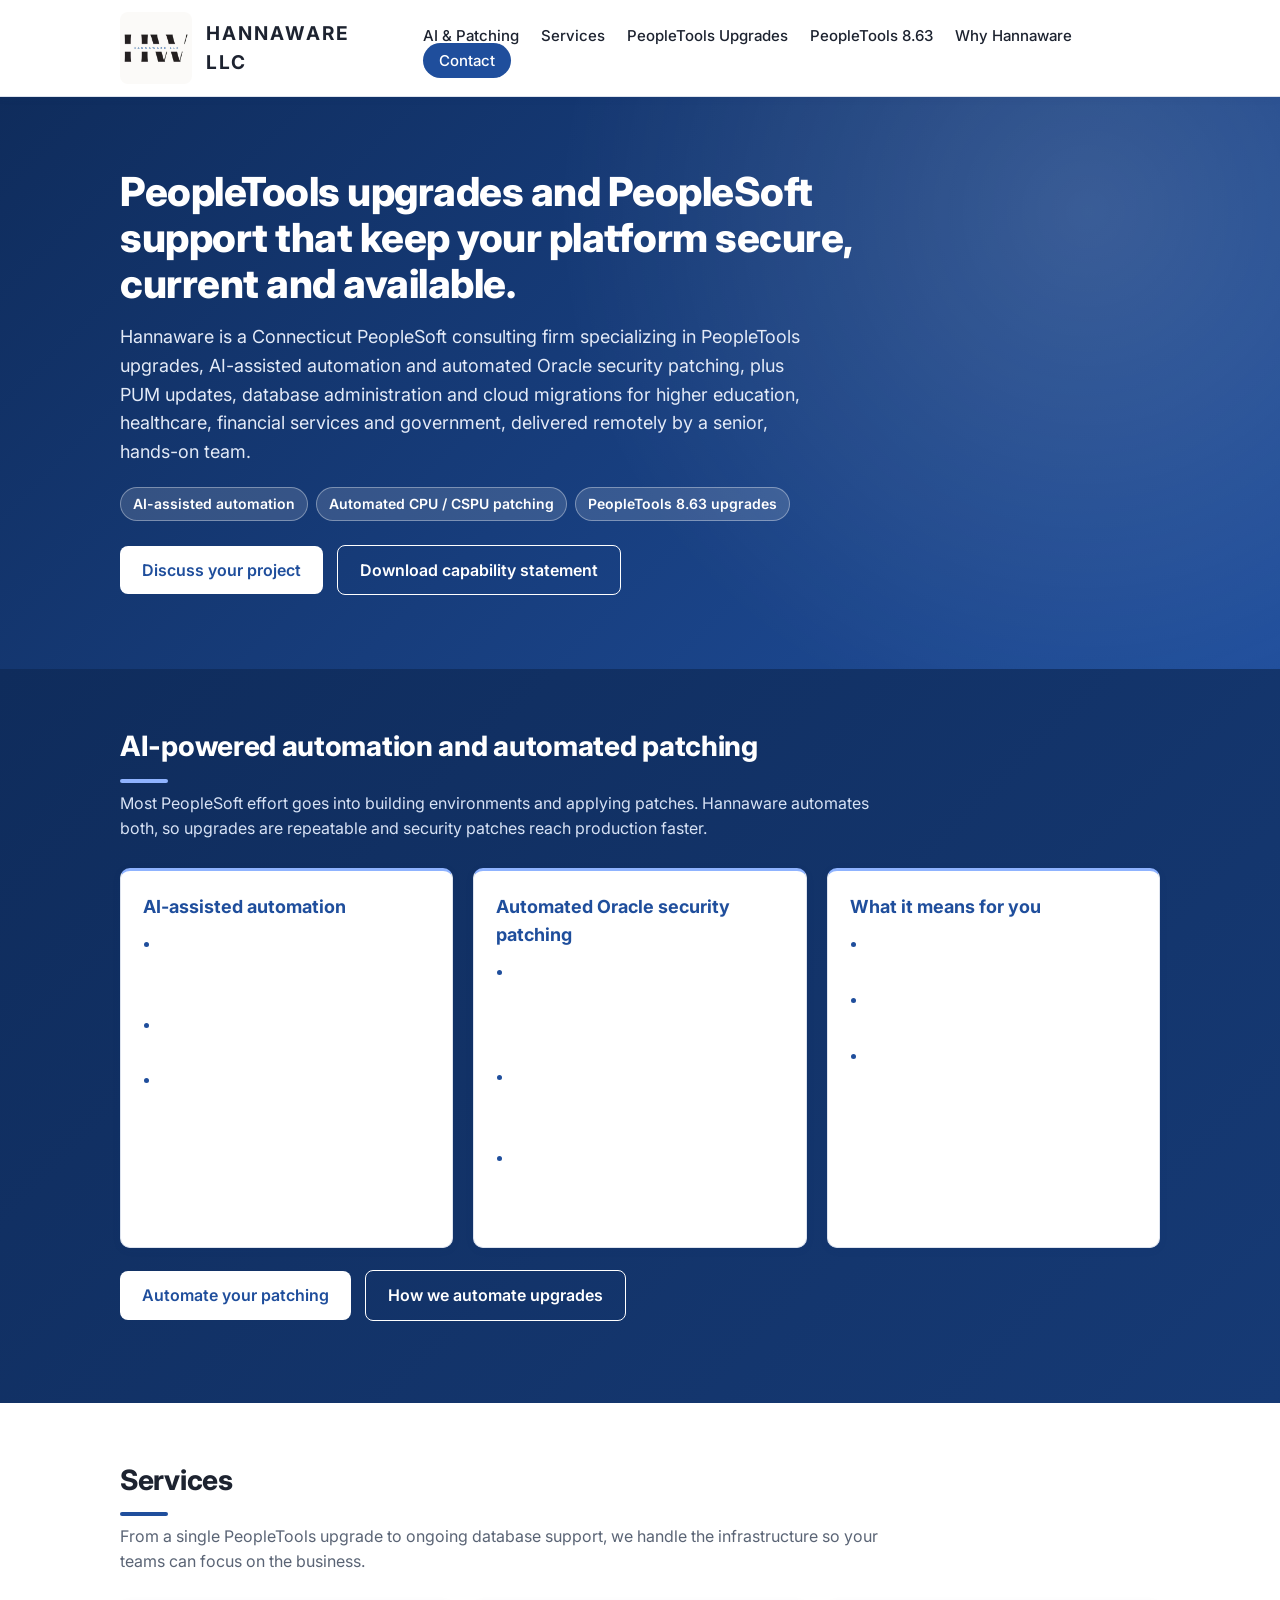
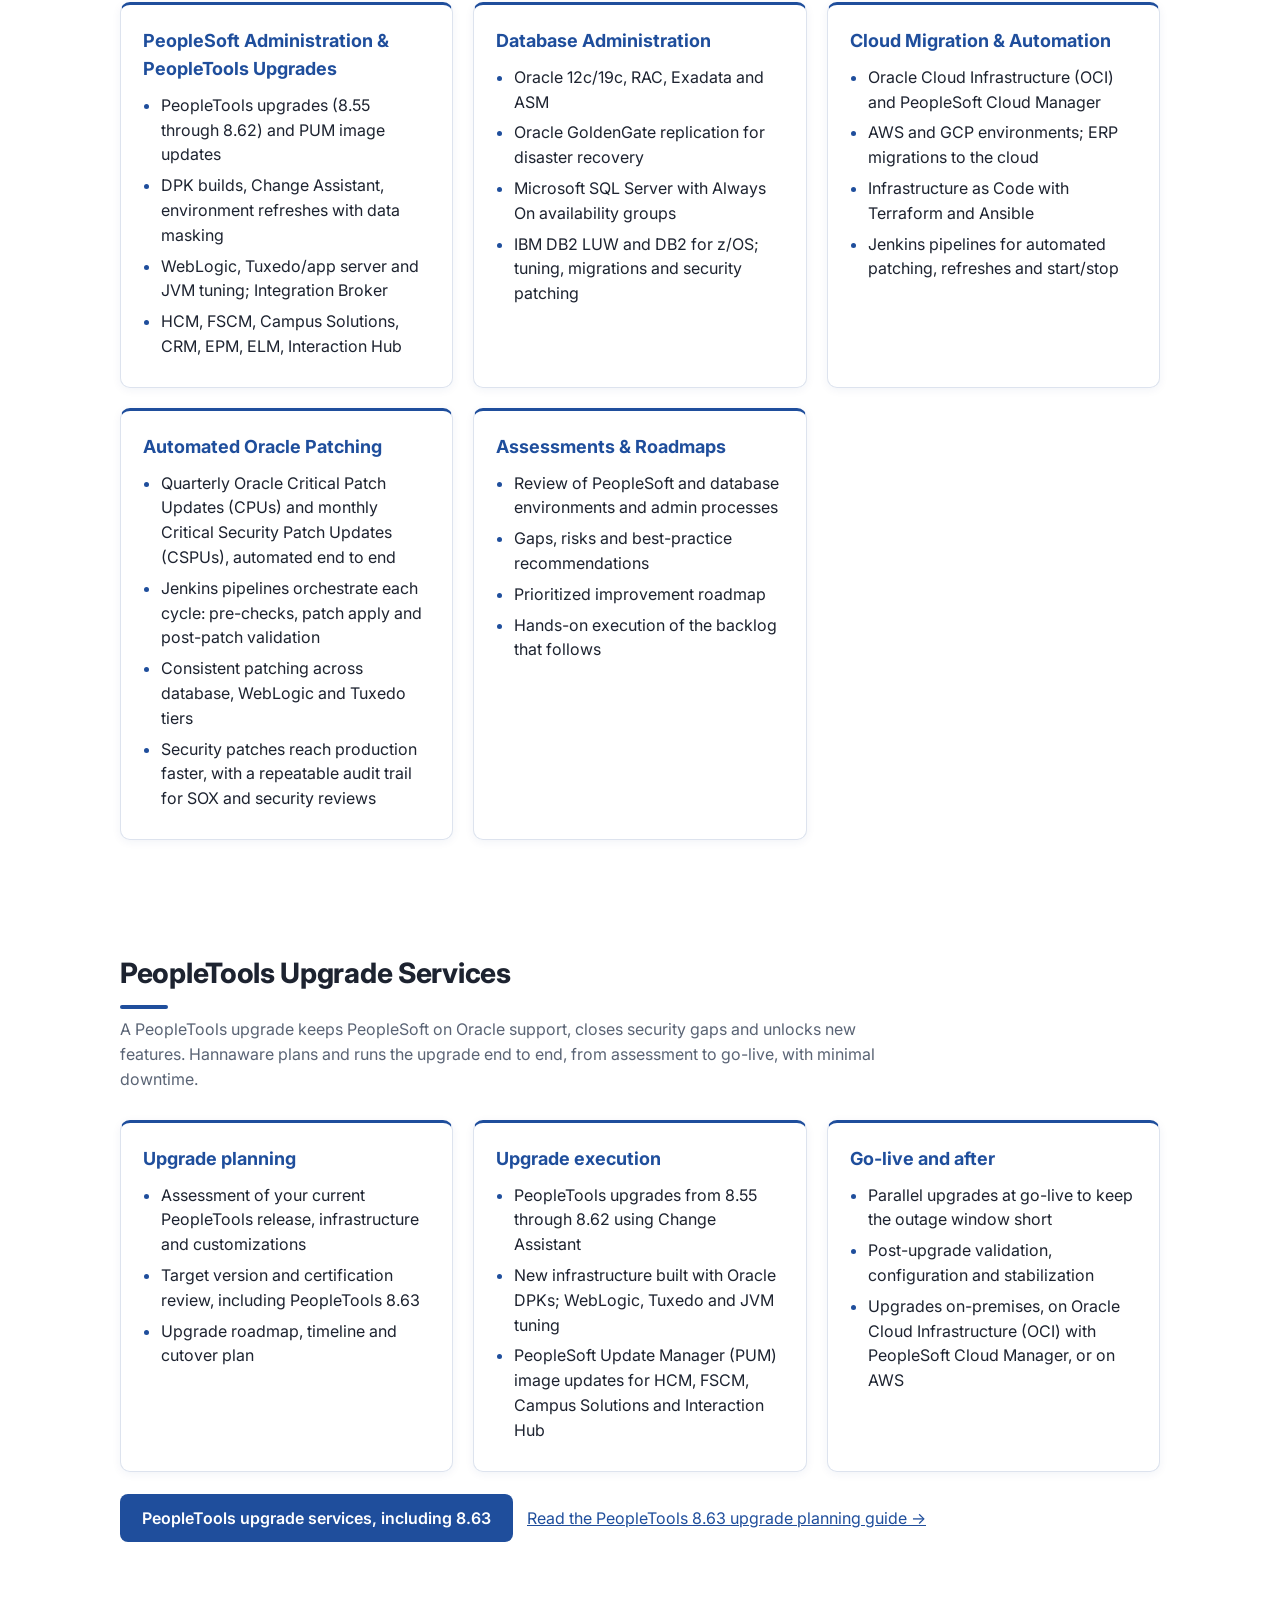
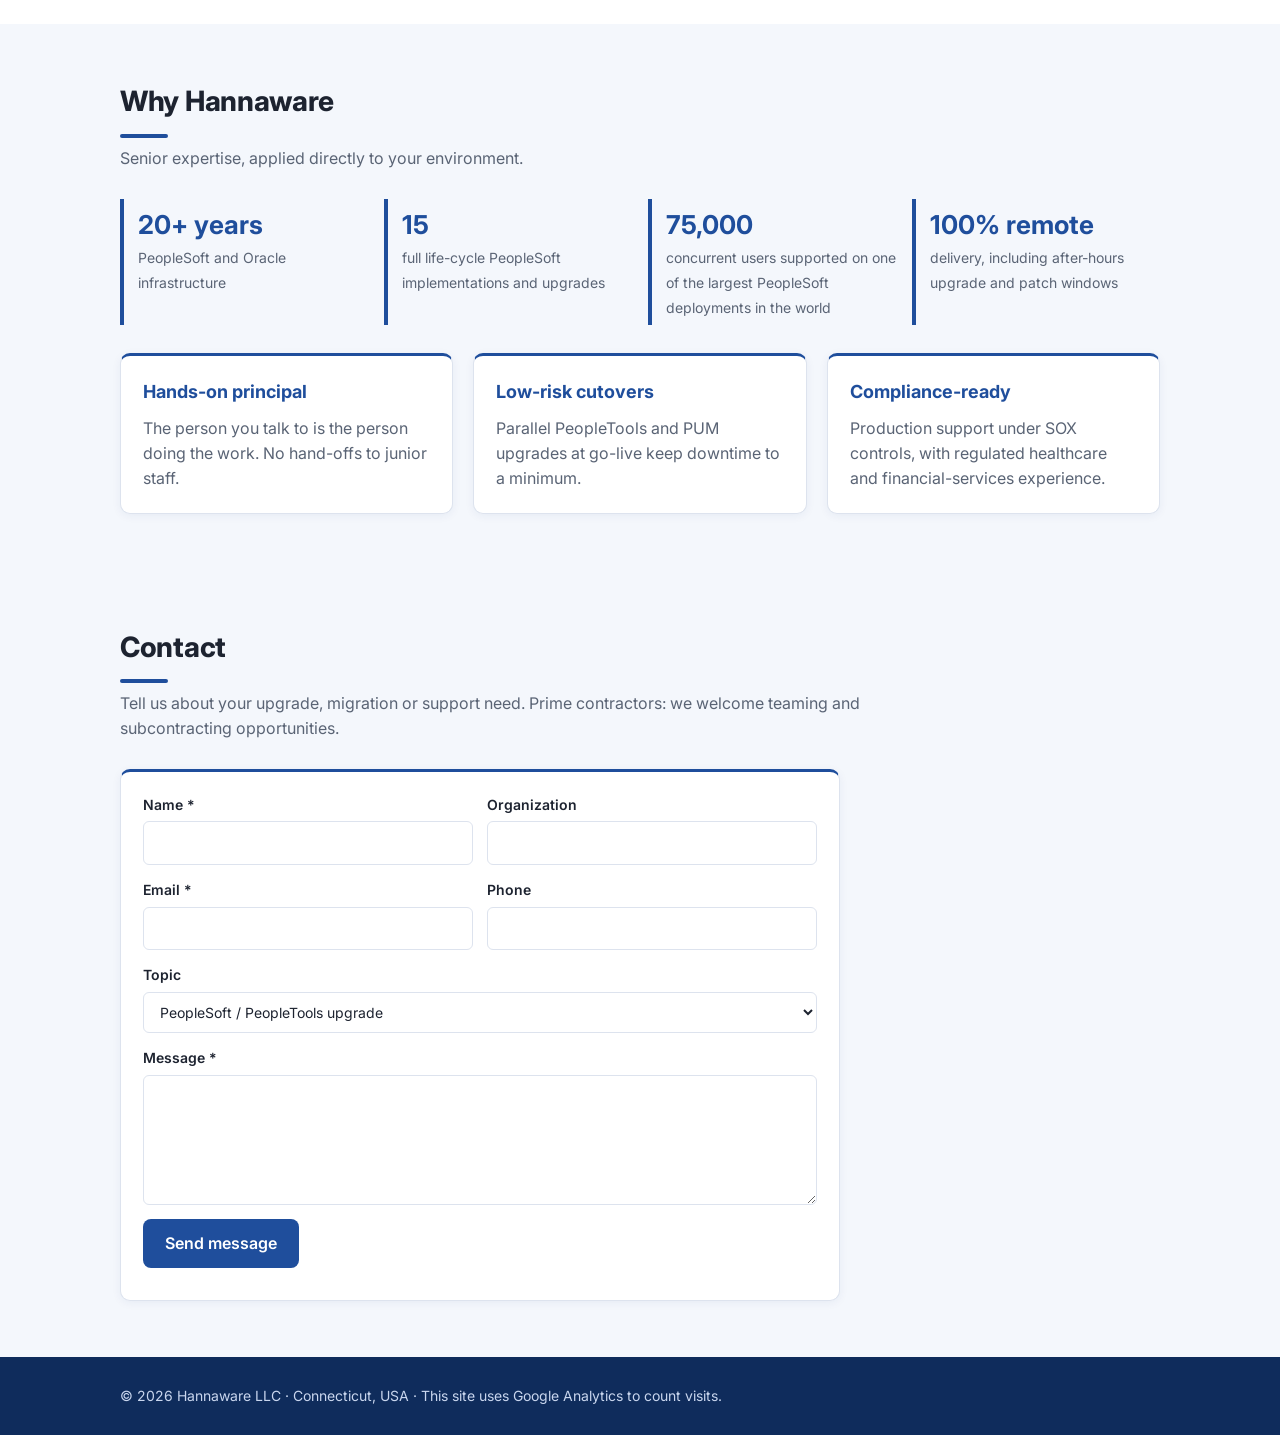
==== index.html @ 666727f5 "20+ years of experience on site and capability statement Co-Authored-By: Claude Opus 5.5 <noreply@an" ====
<!doctype html>
<html lang="en">
<head>
<meta charset="utf-8">
<script async src="https://www.googletagmanager.com/gtm.js?id=GTM-W7T7HLTK"></script>
<script>
  window.dataLayer = window.dataLayer || [];
  function gtag(){dataLayer.push(arguments);}
  gtag('js', new Date());
</script>
<meta name="viewport" content="width=device-width, initial-scale=1">
<title>PeopleTools Upgrade &amp; PeopleSoft Consulting | Oracle DBA | Hannaware</title>
<meta name="description" content="Hannaware LLC is a Connecticut PeopleSoft and Oracle consulting firm: PeopleTools upgrades, AI-assisted automation, PUM, Oracle, SQL Server and DB2 database administration, automated Oracle CPU patching with Jenkins, and cloud migrations to OCI and AWS. Delivered remotely nationwide.">
<meta name="keywords" content="PeopleTools upgrade, PeopleTools upgrade services, PeopleTools 8.62 upgrade, PeopleTools 8.63 upgrade, PeopleSoft upgrade, PeopleSoft upgrade consultant, PeopleSoft consultant, PeopleSoft administrator, PeopleSoft Update Manager, PUM upgrade, PeopleSoft Campus Solutions upgrade, PeopleSoft HCM upgrade, PeopleSoft FSCM upgrade, PeopleSoft on OCI, PeopleSoft Cloud Manager, Oracle DBA, Oracle CPU patching, SQL Server DBA, DB2 DBA, OCI migration, Connecticut">
<meta name="robots" content="index, follow">
<link rel="canonical" href="https://hannaware.com/">
<link rel="icon" href="logo.jpg" type="image/jpeg">
<meta property="og:type" content="website">
<meta property="og:site_name" content="Hannaware LLC">
<meta property="og:title" content="PeopleTools Upgrade &amp; PeopleSoft Consulting | Oracle DBA | Hannaware">
<meta property="og:description" content="PeopleTools upgrades, Oracle, SQL Server and DB2 database administration, automated Oracle patching and cloud migrations, delivered remotely by a senior, hands-on team.">
<meta property="og:url" content="https://hannaware.com/">
<meta property="og:image" content="https://hannaware.com/logo.jpg">
<meta name="twitter:card" content="summary">
<script type="application/ld+json">
{
  "@context": "https://schema.org",
  "@type": "ProfessionalService",
  "name": "Hannaware LLC",
  "url": "https://hannaware.com/",
  "logo": "https://hannaware.com/logo.jpg",
  "image": "https://hannaware.com/logo.jpg",
  "description": "PeopleSoft and Oracle consulting: PeopleTools upgrades, database administration (Oracle, SQL Server, DB2), automated Oracle CPU patching and cloud migrations to OCI and AWS.",
  "address": { "@type": "PostalAddress", "addressRegion": "CT", "addressCountry": "US" },
  "areaServed": { "@type": "Country", "name": "United States" },
  "knowsAbout": ["PeopleSoft", "PeopleTools", "PeopleSoft Update Manager", "Oracle Database", "Oracle Exadata", "Oracle GoldenGate", "Microsoft SQL Server", "IBM DB2", "Oracle Cloud Infrastructure", "AWS", "Jenkins", "Terraform"],
  "makesOffer": [
    { "@type": "Offer", "itemOffered": { "@type": "Service", "name": "PeopleSoft PeopleTools upgrades and administration" } },
    { "@type": "Offer", "itemOffered": { "@type": "Service", "name": "Oracle, SQL Server and DB2 database administration" } },
    { "@type": "Offer", "itemOffered": { "@type": "Service", "name": "Automated Oracle CPU and CSPU patching" } },
    { "@type": "Offer", "itemOffered": { "@type": "Service", "name": "Cloud migration to OCI and AWS" } },
    { "@type": "Offer", "itemOffered": { "@type": "Service", "name": "PeopleSoft environment assessments and roadmaps" } }
  ]
}
</script>
<style>
  :root {
    --blue: #1F4E9C;
    --blue-dark: #163a75;
    --ink: #1d2330;
    --muted: #5a6475;
    --line: #dde3ee;
    --bg: #ffffff;
    --bg-soft: #f4f7fc;
  }
  * { box-sizing: border-box; }
  body { margin: 0; font-family: "Segoe UI", Calibri, Arial, sans-serif; color: var(--ink); background: var(--bg); line-height: 1.55; }
  a { color: var(--blue); }
  .wrap { max-width: 1080px; margin: 0 auto; padding: 0 20px; }

  header { border-bottom: 1px solid var(--line); background: #fff; position: sticky; top: 0; z-index: 10; }
  header .wrap { display: flex; align-items: center; justify-content: space-between; gap: 16px; padding-top: 10px; padding-bottom: 10px; }
  .brand { display: flex; align-items: center; gap: 10px; text-decoration: none; color: var(--ink); font-weight: 700; letter-spacing: 1px; }
  .brand img { width: 72px; height: 72px; }
  @media (max-width: 600px) { .brand img { width: 56px; height: 56px; } }
  nav a { margin-left: 18px; text-decoration: none; color: var(--muted); font-size: 15px; }
  nav a:hover { color: var(--blue); }

  .hero { background: linear-gradient(135deg, var(--blue-dark), var(--blue)); color: #fff; padding: 72px 0 64px; }
  .hero h1 { font-size: 40px; line-height: 1.15; margin: 0 0 16px; max-width: 760px; }
  .hero p { font-size: 18px; max-width: 700px; margin: 0 0 28px; color: #e3eaf7; }
  .btn { display: inline-block; padding: 12px 22px; border-radius: 6px; text-decoration: none; font-weight: 600; margin: 0 10px 10px 0; }
  .btn-light { background: #fff; color: var(--blue); }
  .btn-outline { border: 1px solid #fff; color: #fff; }

  section { padding: 56px 0; }
  section.soft { background: var(--bg-soft); }
  h2 { font-size: 28px; margin: 0 0 8px; }
  .lead { color: var(--muted); margin: 0 0 28px; max-width: 760px; }

  .grid { display: grid; gap: 20px; grid-template-columns: repeat(auto-fit, minmax(240px, 1fr)); }
  .card { background: #fff; border: 1px solid var(--line); border-radius: 10px; padding: 22px; }
  .card h3 { margin: 0 0 10px; font-size: 18px; color: var(--blue); }
  .card ul { margin: 0; padding-left: 18px; }
  .card li { margin-bottom: 6px; }

  .stats { display: grid; gap: 16px; grid-template-columns: repeat(auto-fit, minmax(180px, 1fr)); margin-top: 8px; }
  .stat { border-left: 4px solid var(--blue); padding: 6px 0 6px 14px; }
  .stat b { display: block; font-size: 26px; color: var(--blue); }
  .stat span { color: var(--muted); font-size: 14px; }

  .exp { list-style: none; padding: 0; margin: 0; display: grid; gap: 14px; grid-template-columns: repeat(auto-fit, minmax(300px, 1fr)); }
  .exp li { background: #fff; border: 1px solid var(--line); border-radius: 10px; padding: 16px 18px; }
  .exp b { display: block; margin-bottom: 4px; }
  .note { color: var(--muted); font-size: 14px; margin-top: 14px; }

  table.data { border-collapse: collapse; width: 100%; max-width: 720px; background: #fff; }
  table.data td { border: 1px solid var(--line); padding: 10px 14px; vertical-align: top; }
  table.data td:first-child { font-weight: 600; width: 34%; color: var(--blue); }

  .contact { display: grid; gap: 24px; grid-template-columns: repeat(auto-fit, minmax(280px, 1fr)); }
  .cform { max-width: 720px; display: grid; gap: 14px; }
  .cform .row { display: grid; gap: 14px; grid-template-columns: 1fr 1fr; }
  .cform label { display: grid; gap: 6px; font-size: 14px; font-weight: 600; color: var(--ink); }
  .cform input, .cform select, .cform textarea { font: inherit; font-weight: 400; padding: 10px 12px; border: 1px solid var(--line); border-radius: 6px; background: #fff; color: var(--ink); width: 100%; }
  .cform input:focus, .cform select:focus, .cform textarea:focus { outline: 2px solid var(--blue); border-color: var(--blue); }
  .btn-primary { background: var(--blue); color: #fff; border: 0; cursor: pointer; justify-self: start; font: inherit; font-weight: 600; }
  .thanks { display: none; color: var(--blue); font-weight: 600; margin-top: 14px; }
  .thanks:target { display: block; }
  @media (max-width: 640px) { .cform .row { grid-template-columns: 1fr; } }
  footer { border-top: 1px solid var(--line); padding: 22px 0; color: var(--muted); font-size: 14px; }

  @media (max-width: 640px) {
    nav { display: none; }
    .hero { padding: 48px 0; }
    .hero h1 { font-size: 30px; }
  }
</style>
<link rel="preconnect" href="https://fonts.googleapis.com"><link rel="preconnect" href="https://fonts.gstatic.com" crossorigin><link href="https://fonts.googleapis.com/css2?family=Inter:wght@400;500;600;700;800&display=swap" rel="stylesheet">
<link rel="stylesheet" href="theme.css">
</head>
<body>

<header>
  <div class="wrap">
    <a class="brand" href="#top"><img src="logo.jpg" alt="Hannaware LLC logo">HANNAWARE LLC</a>
    <nav>
      <a href="#automation">AI &amp; Patching</a>
      <a href="#services">Services</a>
      <a href="/peopletools-upgrade/">PeopleTools Upgrades</a>
      <a href="/peopletools-8-63-upgrade/">PeopleTools 8.63</a>
      <a href="#why">Why Hannaware</a>
      <a href="#contact">Contact</a>
    </nav>
  </div>
</header>

<div class="hero" id="top">
  <div class="wrap">
    <h1>PeopleTools upgrades and PeopleSoft support that keep your platform secure, current and available.</h1>
    <p>Hannaware is a Connecticut PeopleSoft consulting firm specializing in PeopleTools upgrades, AI-assisted automation and automated Oracle security patching, plus PUM updates, database administration and cloud migrations for higher education, healthcare, financial services and government, delivered remotely by a senior, hands-on team.</p>
    <div class="pills"><span>AI-assisted automation</span><span>Automated CPU / CSPU patching</span><span>PeopleTools 8.63 upgrades</span></div>
    <a class="btn btn-light" href="#contact">Discuss your project</a>
    <a class="btn btn-outline" href="Hannaware-Capability-Statement.pdf">Download capability statement</a>
  </div>
</div>

<section class="feature" id="automation">
  <div class="wrap">
    <h2>AI-powered automation and automated patching</h2>
    <p class="lead">Most PeopleSoft effort goes into building environments and applying patches. Hannaware automates both, so upgrades are repeatable and security patches reach production faster.</p>
    <div class="grid">
      <div class="card">
        <h3>AI-assisted automation</h3>
        <ul>
          <li>AI coding tools (OpenAI Codex and ChatGPT) used to automate building upgrade and patch servers</li>
          <li>Reusable AI automation skills for PeopleTools upgrades and patching</li>
          <li>AI-built Jenkins pipelines for start/stop, cache clearing and OpenSearch deployments</li>
        </ul>
      </div>
      <div class="card">
        <h3>Automated Oracle security patching</h3>
        <ul>
          <li>Quarterly Critical Patch Updates (CPUs) and monthly Critical Security Patch Updates (CSPUs), automated end to end</li>
          <li>Jenkins pipelines run pre-checks, patch apply and post-patch validation</li>
          <li>Consistent patching across the database, WebLogic and Tuxedo tiers</li>
        </ul>
      </div>
      <div class="card">
        <h3>What it means for you</h3>
        <ul>
          <li>Security patches reach production faster</li>
          <li>Every environment built the same way, every time</li>
          <li>A repeatable, documented audit trail for SOX and security reviews</li>
        </ul>
      </div>
    </div>
    <p style="margin-top:22px"><a class="btn btn-light" href="#contact">Automate your patching</a> <a class="btn btn-outline" href="/peopletools-upgrade/#automation">How we automate upgrades</a></p>
  </div>
</section>

<section id="services">
  <div class="wrap">
    <h2>Services</h2>
    <p class="lead">From a single PeopleTools upgrade to ongoing database support, we handle the infrastructure so your teams can focus on the business.</p>
    <div class="grid">
      <div class="card">
        <h3>PeopleSoft Administration &amp; PeopleTools Upgrades</h3>
        <ul>
          <li>PeopleTools upgrades (8.55 through 8.62) and PUM image updates</li>
          <li>DPK builds, Change Assistant, environment refreshes with data masking</li>
          <li>WebLogic, Tuxedo/app server and JVM tuning; Integration Broker</li>
          <li>HCM, FSCM, Campus Solutions, CRM, EPM, ELM, Interaction Hub</li>
        </ul>
      </div>
      <div class="card">
        <h3>Database Administration</h3>
        <ul>
          <li>Oracle 12c/19c, RAC, Exadata and ASM</li>
          <li>Oracle GoldenGate replication for disaster recovery</li>
          <li>Microsoft SQL Server with Always On availability groups</li>
          <li>IBM DB2 LUW and DB2 for z/OS; tuning, migrations and security patching</li>
        </ul>
      </div>
      <div class="card">
        <h3>Cloud Migration &amp; Automation</h3>
        <ul>
          <li>Oracle Cloud Infrastructure (OCI) and PeopleSoft Cloud Manager</li>
          <li>AWS and GCP environments; ERP migrations to the cloud</li>
          <li>Infrastructure as Code with Terraform and Ansible</li>
          <li>Jenkins pipelines for automated patching, refreshes and start/stop</li>
        </ul>
      </div>
      <div class="card">
        <h3>Automated Oracle Patching</h3>
        <ul>
          <li>Quarterly Oracle Critical Patch Updates (CPUs) and monthly Critical Security Patch Updates (CSPUs), automated end to end</li>
          <li>Jenkins pipelines orchestrate each cycle: pre-checks, patch apply and post-patch validation</li>
          <li>Consistent patching across database, WebLogic and Tuxedo tiers</li>
          <li>Security patches reach production faster, with a repeatable audit trail for SOX and security reviews</li>
        </ul>
      </div>
      <div class="card">
        <h3>Assessments &amp; Roadmaps</h3>
        <ul>
          <li>Review of PeopleSoft and database environments and admin processes</li>
          <li>Gaps, risks and best-practice recommendations</li>
          <li>Prioritized improvement roadmap</li>
          <li>Hands-on execution of the backlog that follows</li>
        </ul>
      </div>
    </div>
  </div>
</section>

<section id="peopletools-upgrade">
  <div class="wrap">
    <h2>PeopleTools Upgrade Services</h2>
    <p class="lead">A PeopleTools upgrade keeps PeopleSoft on Oracle support, closes security gaps and unlocks new features. Hannaware plans and runs the upgrade end to end, from assessment to go-live, with minimal downtime.</p>
    <div class="grid">
      <div class="card">
        <h3>Upgrade planning</h3>
        <ul>
          <li>Assessment of your current PeopleTools release, infrastructure and customizations</li>
          <li>Target version and certification review, including PeopleTools 8.63</li>
          <li>Upgrade roadmap, timeline and cutover plan</li>
        </ul>
      </div>
      <div class="card">
        <h3>Upgrade execution</h3>
        <ul>
          <li>PeopleTools upgrades from 8.55 through 8.62 using Change Assistant</li>
          <li>New infrastructure built with Oracle DPKs; WebLogic, Tuxedo and JVM tuning</li>
          <li>PeopleSoft Update Manager (PUM) image updates for HCM, FSCM, Campus Solutions and Interaction Hub</li>
        </ul>
      </div>
      <div class="card">
        <h3>Go-live and after</h3>
        <ul>
          <li>Parallel upgrades at go-live to keep the outage window short</li>
          <li>Post-upgrade validation, configuration and stabilization</li>
          <li>Upgrades on-premises, on Oracle Cloud Infrastructure (OCI) with PeopleSoft Cloud Manager, or on AWS</li>
        </ul>
      </div>
    </div>
    <p style="margin-top:22px"><a class="btn btn-primary" href="/peopletools-upgrade/">PeopleTools upgrade services, including 8.63</a> <a href="/peopletools-8-63-upgrade/">Read the PeopleTools 8.63 upgrade planning guide &rarr;</a></p>
  </div>
</section>

<section class="soft" id="why">
  <div class="wrap">
    <h2>Why Hannaware</h2>
    <p class="lead">Senior expertise, applied directly to your environment.</p>
    <div class="stats">
      <div class="stat"><b>20+ years</b><span>PeopleSoft and Oracle infrastructure</span></div>
      <div class="stat"><b>15</b><span>full life-cycle PeopleSoft implementations and upgrades</span></div>
      <div class="stat"><b>75,000</b><span>concurrent users supported on one of the largest PeopleSoft deployments in the world</span></div>
      <div class="stat"><b>100% remote</b><span>delivery, including after-hours upgrade and patch windows</span></div>
    </div>
    <div class="grid" style="margin-top:28px">
      <div class="card"><h3>Hands-on principal</h3><p>The person you talk to is the person doing the work. No hand-offs to junior staff.</p></div>
      <div class="card"><h3>Low-risk cutovers</h3><p>Parallel PeopleTools and PUM upgrades at go-live keep downtime to a minimum.</p></div>
      <div class="card"><h3>Compliance-ready</h3><p>Production support under SOX controls, with regulated healthcare and financial-services experience.</p></div>
    </div>
  </div>
</section>

<section class="soft" id="contact">
  <div class="wrap">
    <h2>Contact</h2>
    <p class="lead">Tell us about your upgrade, migration or support need. Prime contractors: we welcome teaming and subcontracting opportunities.</p>
    <form class="card cform" action="https://formsubmit.co/luis.burgoa.rocks@gmail.com" method="POST">
      <input type="hidden" name="_subject" value="Hannaware website inquiry">
      <input type="hidden" name="_template" value="table">
      <input type="hidden" name="_next" value="https://hannaware.com/#thanks">
      <input type="text" name="_honey" style="display:none" tabindex="-1" autocomplete="off">
      <div class="row">
        <label>Name *<input type="text" name="name" required></label>
        <label>Organization<input type="text" name="organization"></label>
      </div>
      <div class="row">
        <label>Email *<input type="email" name="email" required></label>
        <label>Phone<input type="tel" name="phone"></label>
      </div>
      <label>Topic
        <select name="topic">
          <option>PeopleSoft / PeopleTools upgrade</option>
          <option>Database administration (Oracle, SQL Server, DB2)</option>
          <option>Cloud migration / OCI / AWS</option>
          <option>Assessment &amp; roadmap</option>
          <option>Teaming / subcontracting</option>
          <option>Other</option>
        </select>
      </label>
      <label>Message *<textarea name="message" rows="5" required></textarea></label>
      <button type="submit" class="btn btn-primary">Send message</button>
    </form>
    <p id="thanks" class="thanks">Thank you, your message was sent. We'll be in touch shortly.</p>
  </div>
</section>

<footer>
  <div class="wrap">&copy; 2026 Hannaware LLC &middot; Connecticut, USA &middot; This site uses Google Analytics to count visits.</div>
</footer>

</body>
</html>
---- theme.css ----
/* Visual polish shared by all pages. Loaded after the base styles. */
body { font-family: "Inter", "Segoe UI", Calibri, Arial, sans-serif; -webkit-font-smoothing: antialiased; }

header { box-shadow: 0 1px 8px rgba(22, 58, 117, 0.08); background: rgba(255, 255, 255, 0.97); }
header .wrap { padding-top: 12px; padding-bottom: 12px; }
.brand { font-size: 19px; letter-spacing: 2px; gap: 14px; }
.brand img { border-radius: 8px; }
nav a { color: var(--ink); font-weight: 500; transition: color 0.15s; }
nav a:last-child { background: var(--blue); color: #fff; padding: 8px 16px; border-radius: 999px; }
nav a:last-child:hover { background: var(--blue-dark); color: #fff; }

.hero { position: relative; overflow: hidden; background: radial-gradient(circle at 85% 20%, rgba(255, 255, 255, 0.14), transparent 45%), linear-gradient(135deg, #0f2c5c, var(--blue)); }
.hero h1 { font-weight: 800; letter-spacing: -0.5px; }
.hero p { line-height: 1.6; }

.btn { border-radius: 8px; transition: transform 0.15s, box-shadow 0.15s, background 0.15s; }
.btn:hover { transform: translateY(-1px); box-shadow: 0 6px 16px rgba(15, 44, 92, 0.25); }
.btn-outline:hover { background: rgba(255, 255, 255, 0.12); }
.btn-primary:hover { background: var(--blue-dark); }

h2 { font-weight: 750; letter-spacing: -0.3px; }
section > .wrap > h2::after { content: ""; display: block; width: 48px; height: 4px; border-radius: 2px; background: var(--blue); margin-top: 10px; }

.card { border-top: 3px solid var(--blue); box-shadow: 0 2px 10px rgba(22, 58, 117, 0.06); transition: transform 0.15s, box-shadow 0.15s; }
.card:hover { transform: translateY(-2px); box-shadow: 0 10px 24px rgba(22, 58, 117, 0.12); }
.card li::marker { color: var(--blue); }
.card p { margin: 0; color: var(--muted); }

section ul li::marker, section ol li::marker { color: var(--blue); font-weight: 700; }
#faq h3 { margin-top: 26px; }
#faq p { color: var(--muted); }

.callout { border-left-width: 5px; background: #e9f0fb; font-weight: 500; }

footer { background: #0f2c5c; color: #c9d6ee; border-top: none; padding: 28px 0; }
footer a { color: #fff; }
#services .grid { grid-template-columns: repeat(auto-fit, minmax(300px, 1fr)); }
.pills { display: flex; flex-wrap: wrap; gap: 8px; margin: -8px 0 24px; }
.pills span { background: rgba(255, 255, 255, 0.14); border: 1px solid rgba(255, 255, 255, 0.35); color: #fff; padding: 5px 12px; border-radius: 999px; font-size: 14px; font-weight: 600; }
section.feature { background: linear-gradient(135deg, #0f2c5c, #163a75); color: #fff; }
section.feature h2 { color: #fff; }
section.feature > .wrap > h2::after { background: #8fb3ff; }
section.feature .lead { color: #d7e2f5; }
section.feature .card { border-top-color: #8fb3ff; }
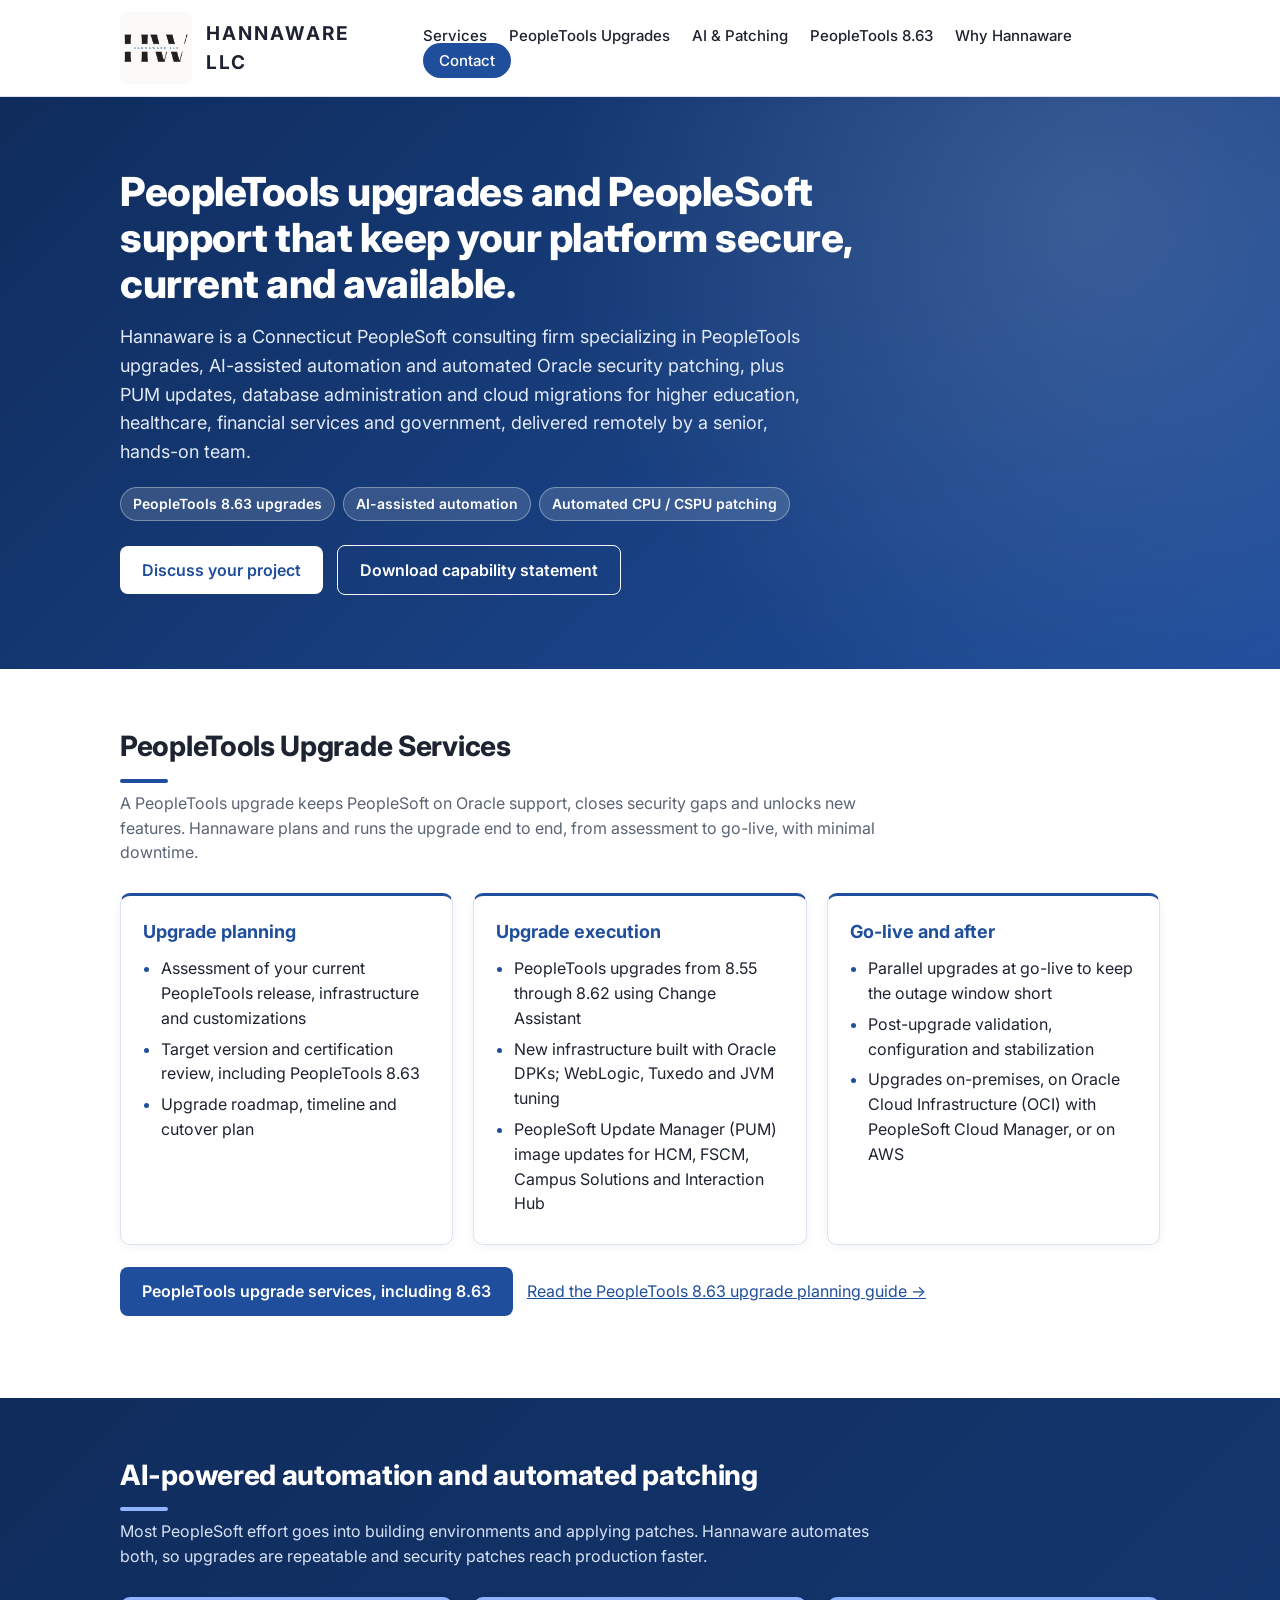
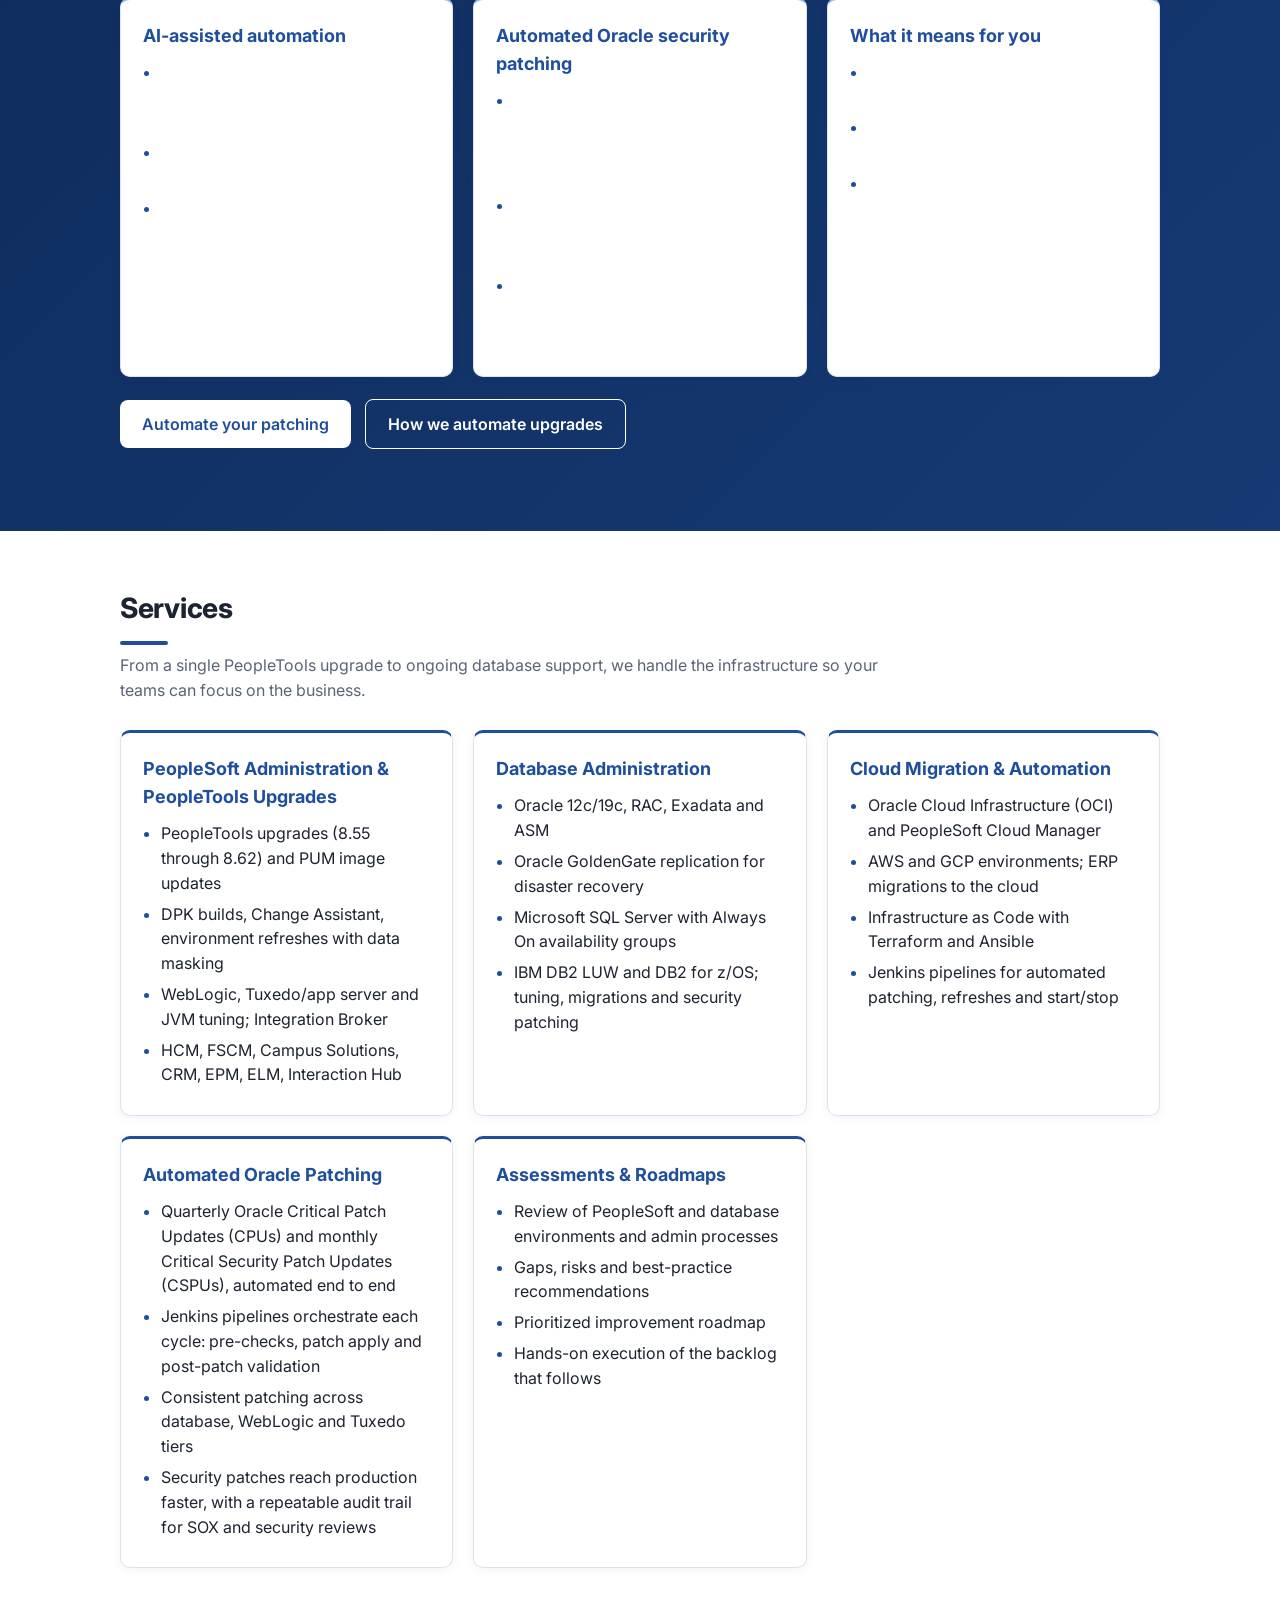
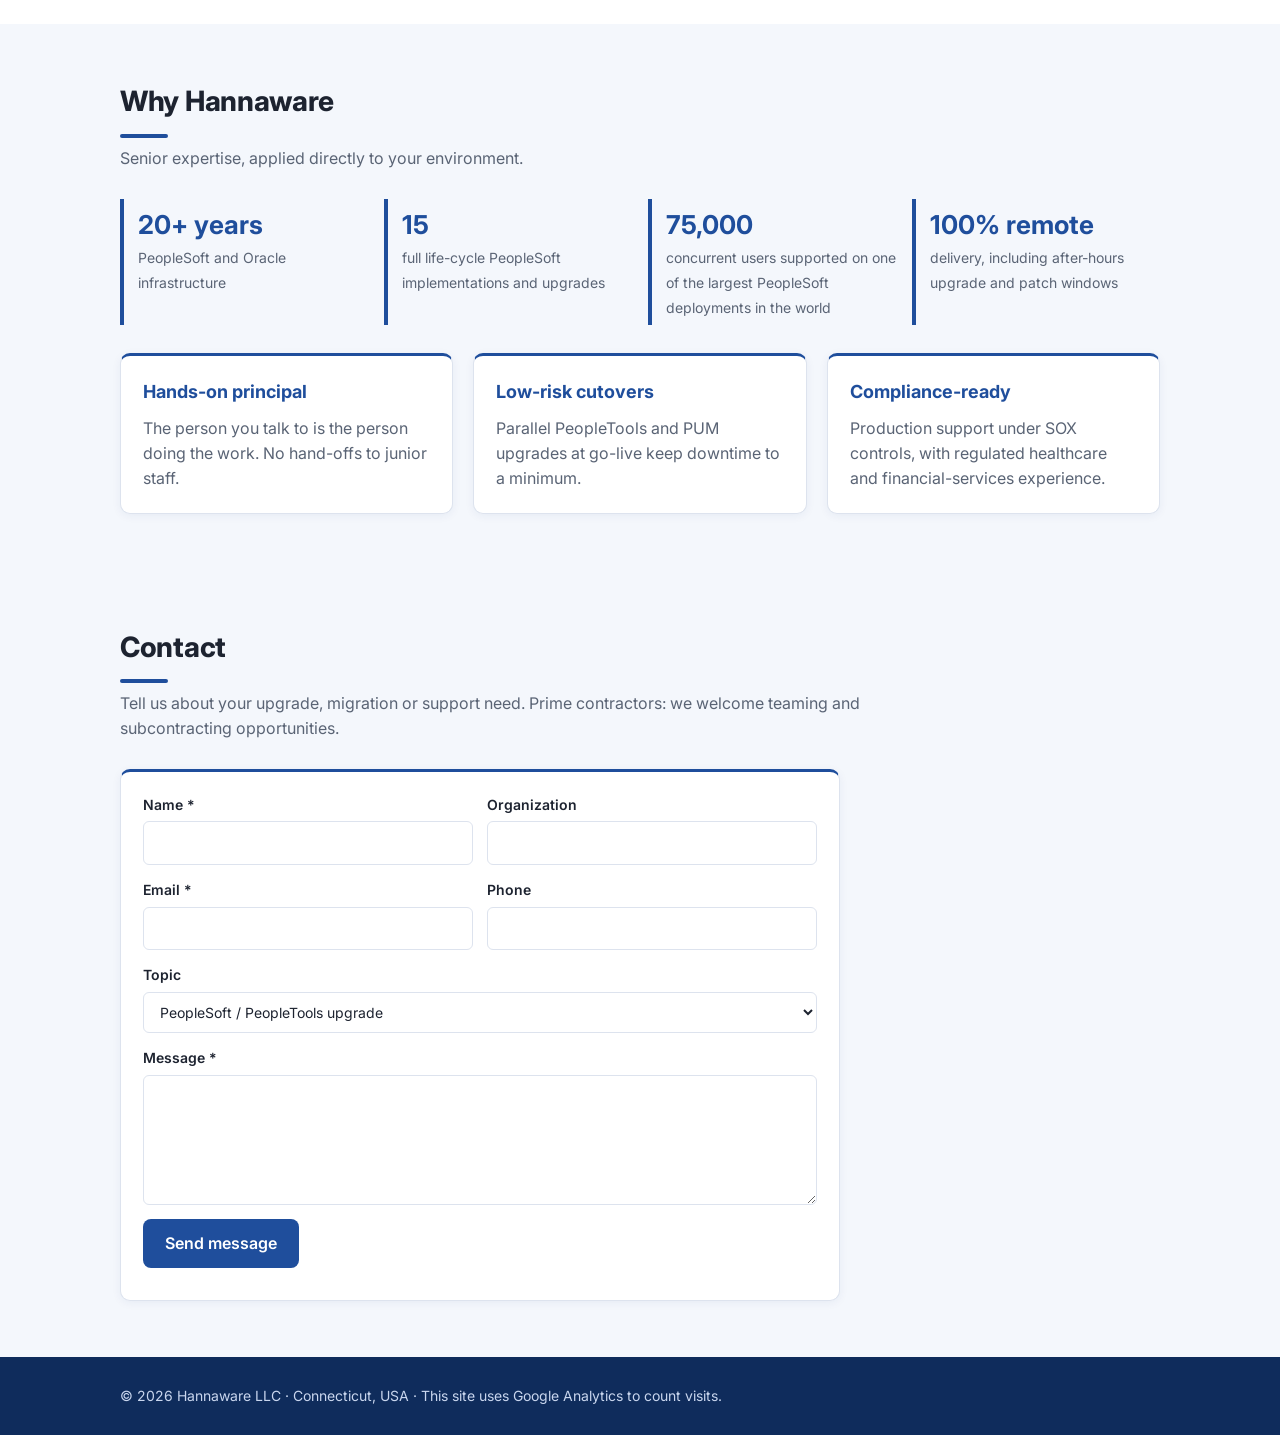
==== commit 546cba83: "Home: PeopleTools upgrade section first, AI automation and patching second Co-Authored-By: Claude Op" ====
--- a/index.html
+++ b/index.html
@@ -125,9 +125,9 @@
   <div class="wrap">
     <a class="brand" href="#top"><img src="logo.jpg" alt="Hannaware LLC logo">HANNAWARE LLC</a>
     <nav>
-      <a href="#automation">AI &amp; Patching</a>
       <a href="#services">Services</a>
       <a href="/peopletools-upgrade/">PeopleTools Upgrades</a>
+      <a href="#automation">AI &amp; Patching</a>
       <a href="/peopletools-8-63-upgrade/">PeopleTools 8.63</a>
       <a href="#why">Why Hannaware</a>
       <a href="#contact">Contact</a>
@@ -139,11 +139,45 @@
   <div class="wrap">
     <h1>PeopleTools upgrades and PeopleSoft support that keep your platform secure, current and available.</h1>
     <p>Hannaware is a Connecticut PeopleSoft consulting firm specializing in PeopleTools upgrades, AI-assisted automation and automated Oracle security patching, plus PUM updates, database administration and cloud migrations for higher education, healthcare, financial services and government, delivered remotely by a senior, hands-on team.</p>
-    <div class="pills"><span>AI-assisted automation</span><span>Automated CPU / CSPU patching</span><span>PeopleTools 8.63 upgrades</span></div>
+    <div class="pills"><span>PeopleTools 8.63 upgrades</span><span>AI-assisted automation</span><span>Automated CPU / CSPU patching</span></div>
     <a class="btn btn-light" href="#contact">Discuss your project</a>
     <a class="btn btn-outline" href="Hannaware-Capability-Statement.pdf">Download capability statement</a>
   </div>
 </div>
+
+<section id="peopletools-upgrade">
+  <div class="wrap">
+    <h2>PeopleTools Upgrade Services</h2>
+    <p class="lead">A PeopleTools upgrade keeps PeopleSoft on Oracle support, closes security gaps and unlocks new features. Hannaware plans and runs the upgrade end to end, from assessment to go-live, with minimal downtime.</p>
+    <div class="grid">
+      <div class="card">
+        <h3>Upgrade planning</h3>
+        <ul>
+          <li>Assessment of your current PeopleTools release, infrastructure and customizations</li>
+          <li>Target version and certification review, including PeopleTools 8.63</li>
+          <li>Upgrade roadmap, timeline and cutover plan</li>
+        </ul>
+      </div>
+      <div class="card">
+        <h3>Upgrade execution</h3>
+        <ul>
+          <li>PeopleTools upgrades from 8.55 through 8.62 using Change Assistant</li>
+          <li>New infrastructure built with Oracle DPKs; WebLogic, Tuxedo and JVM tuning</li>
+          <li>PeopleSoft Update Manager (PUM) image updates for HCM, FSCM, Campus Solutions and Interaction Hub</li>
+        </ul>
+      </div>
+      <div class="card">
+        <h3>Go-live and after</h3>
+        <ul>
+          <li>Parallel upgrades at go-live to keep the outage window short</li>
+          <li>Post-upgrade validation, configuration and stabilization</li>
+          <li>Upgrades on-premises, on Oracle Cloud Infrastructure (OCI) with PeopleSoft Cloud Manager, or on AWS</li>
+        </ul>
+      </div>
+    </div>
+    <p style="margin-top:22px"><a class="btn btn-primary" href="/peopletools-upgrade/">PeopleTools upgrade services, including 8.63</a> <a href="/peopletools-8-63-upgrade/">Read the PeopleTools 8.63 upgrade planning guide &rarr;</a></p>
+  </div>
+</section>
 
 <section class="feature" id="automation">
   <div class="wrap">
@@ -233,39 +267,6 @@
   </div>
 </section>
 
-<section id="peopletools-upgrade">
-  <div class="wrap">
-    <h2>PeopleTools Upgrade Services</h2>
-    <p class="lead">A PeopleTools upgrade keeps PeopleSoft on Oracle support, closes security gaps and unlocks new features. Hannaware plans and runs the upgrade end to end, from assessment to go-live, with minimal downtime.</p>
-    <div class="grid">
-      <div class="card">
-        <h3>Upgrade planning</h3>
-        <ul>
-          <li>Assessment of your current PeopleTools release, infrastructure and customizations</li>
-          <li>Target version and certification review, including PeopleTools 8.63</li>
-          <li>Upgrade roadmap, timeline and cutover plan</li>
-        </ul>
-      </div>
-      <div class="card">
-        <h3>Upgrade execution</h3>
-        <ul>
-          <li>PeopleTools upgrades from 8.55 through 8.62 using Change Assistant</li>
-          <li>New infrastructure built with Oracle DPKs; WebLogic, Tuxedo and JVM tuning</li>
-          <li>PeopleSoft Update Manager (PUM) image updates for HCM, FSCM, Campus Solutions and Interaction Hub</li>
-        </ul>
-      </div>
-      <div class="card">
-        <h3>Go-live and after</h3>
-        <ul>
-          <li>Parallel upgrades at go-live to keep the outage window short</li>
-          <li>Post-upgrade validation, configuration and stabilization</li>
-          <li>Upgrades on-premises, on Oracle Cloud Infrastructure (OCI) with PeopleSoft Cloud Manager, or on AWS</li>
-        </ul>
-      </div>
-    </div>
-    <p style="margin-top:22px"><a class="btn btn-primary" href="/peopletools-upgrade/">PeopleTools upgrade services, including 8.63</a> <a href="/peopletools-8-63-upgrade/">Read the PeopleTools 8.63 upgrade planning guide &rarr;</a></p>
-  </div>
-</section>
 
 <section class="soft" id="why">
   <div class="wrap">
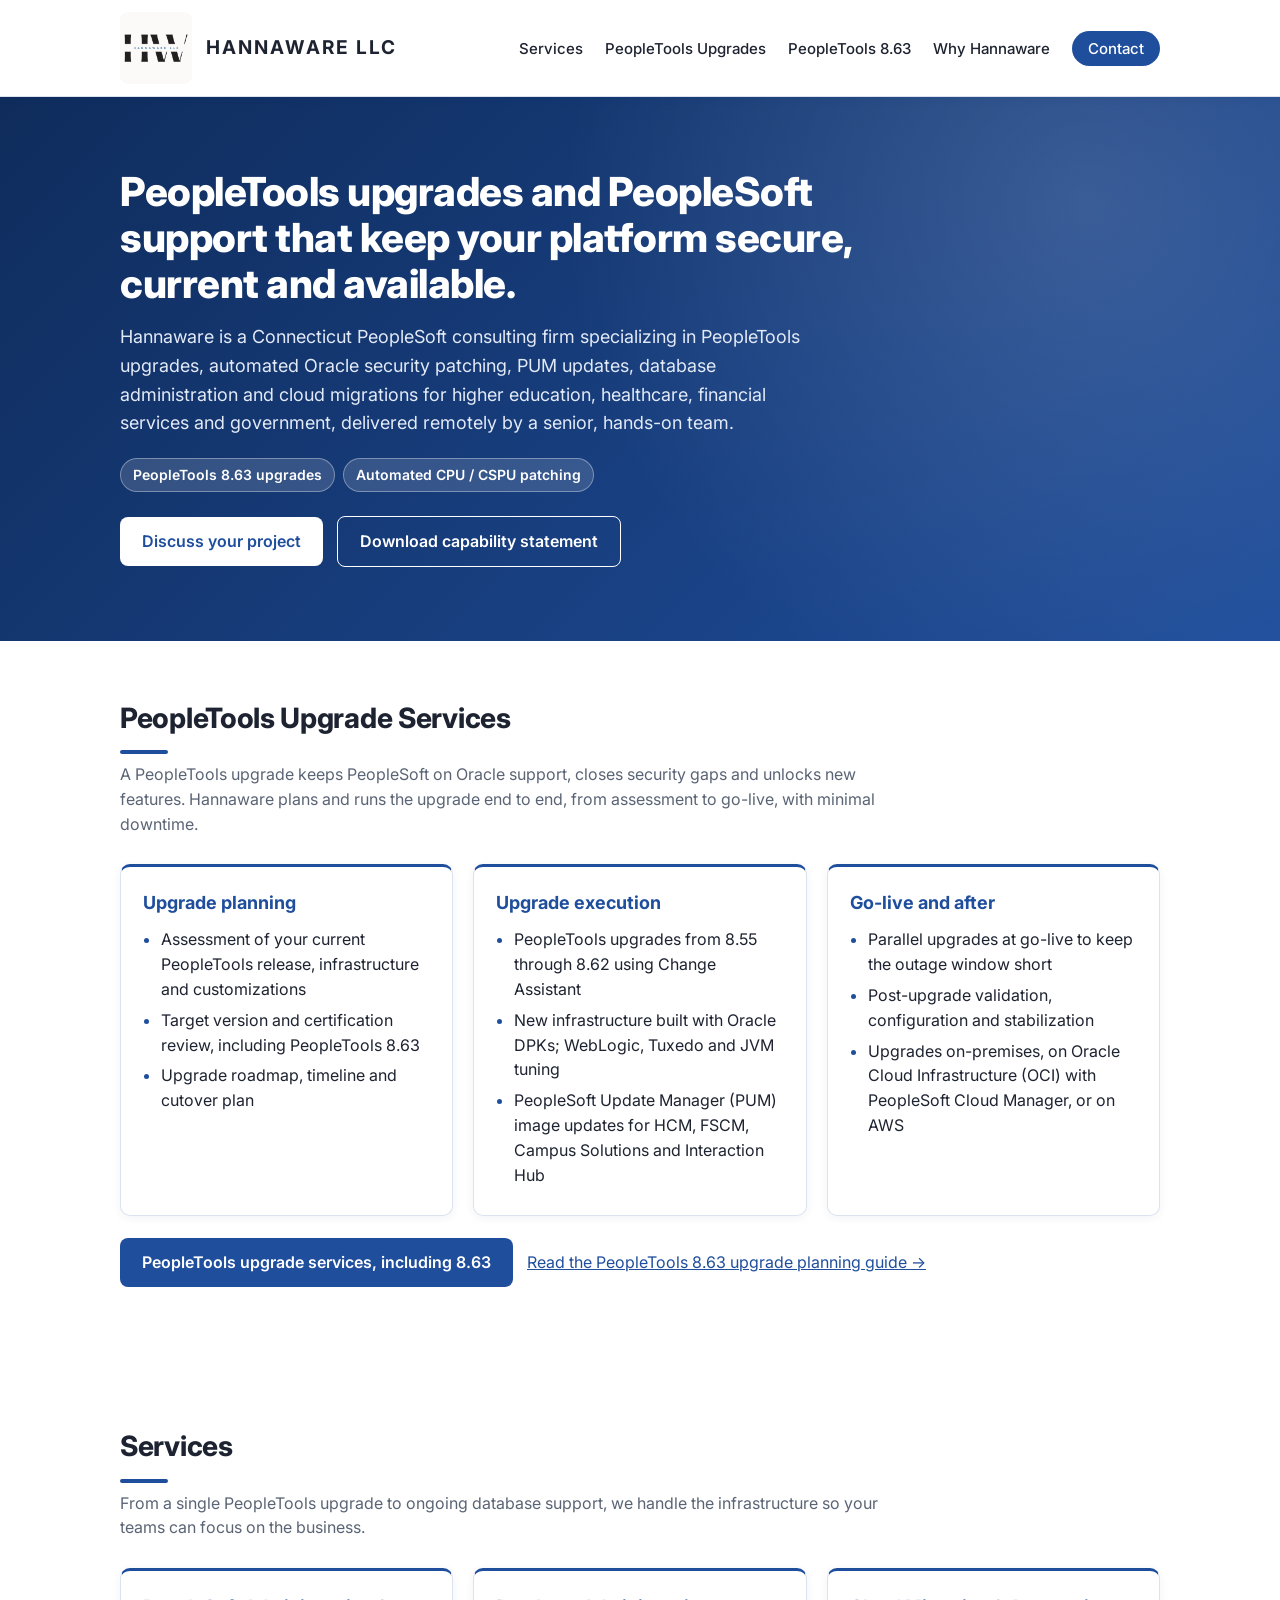
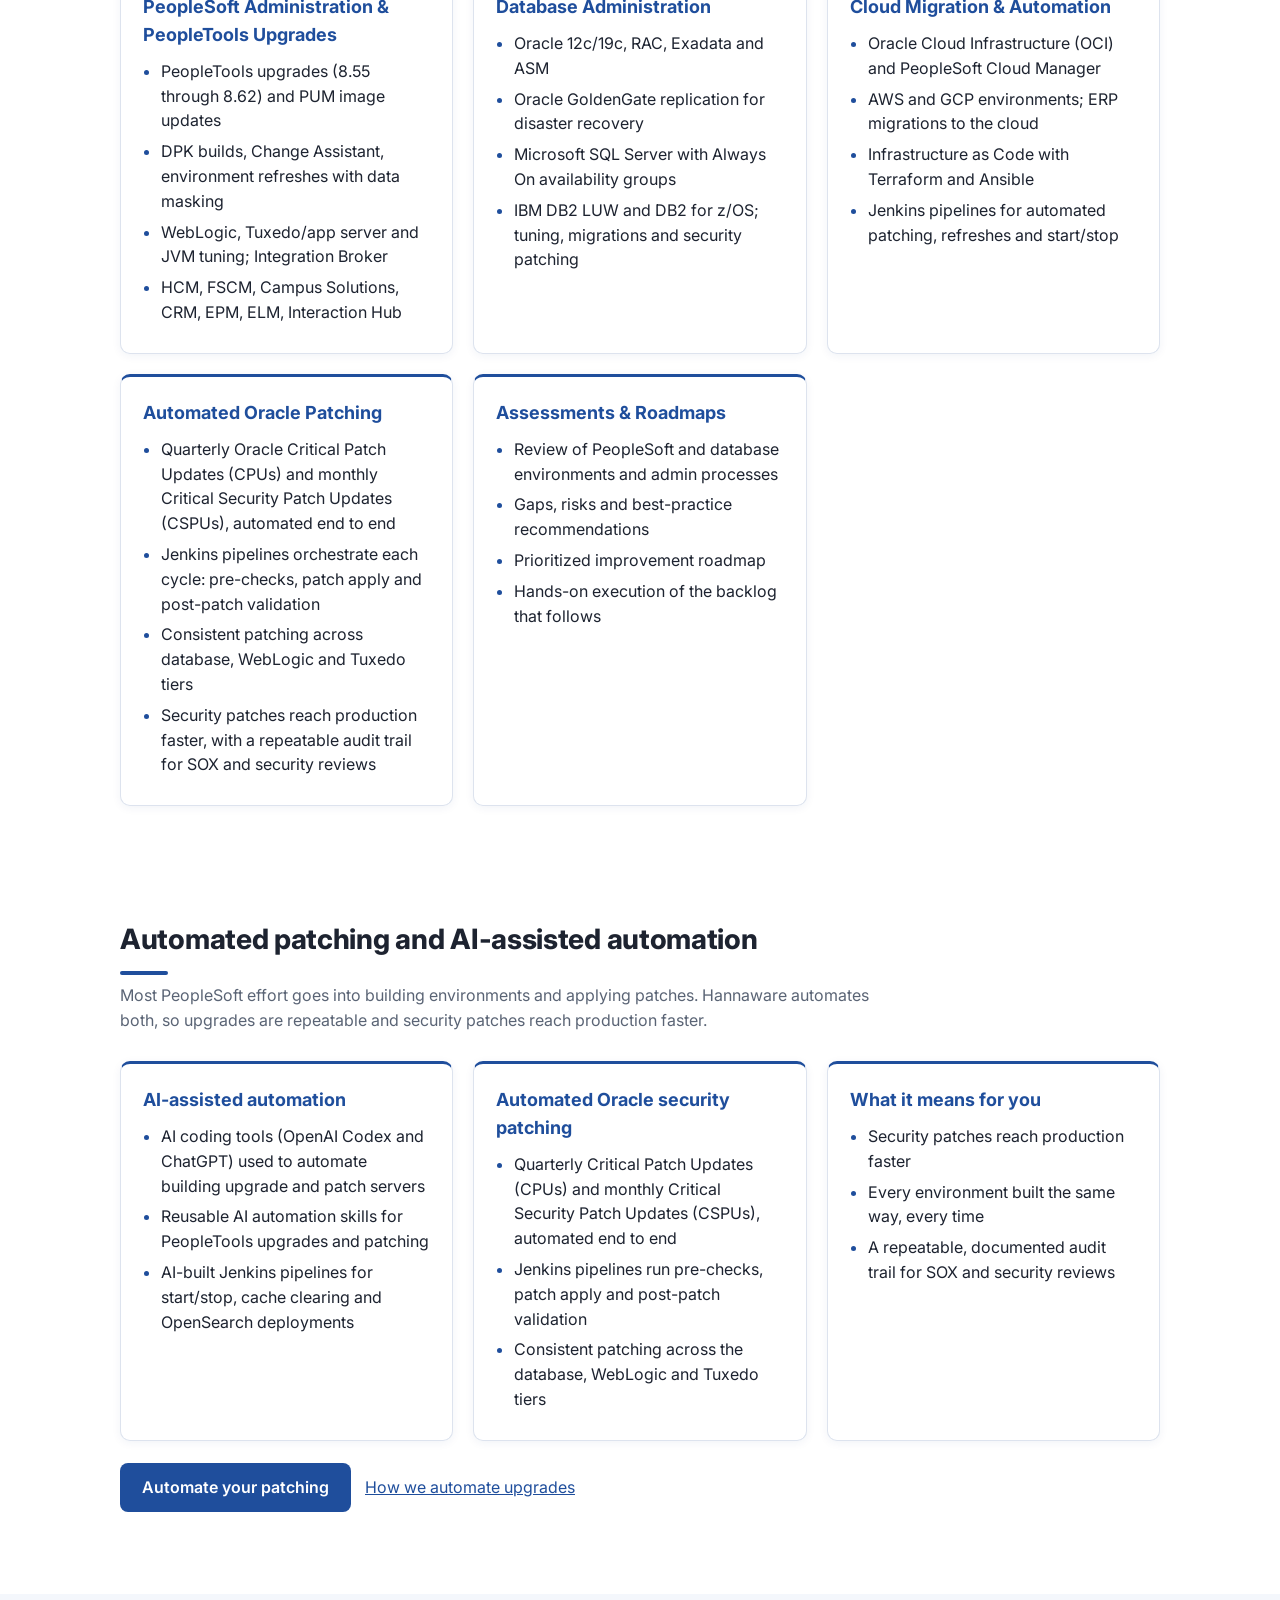
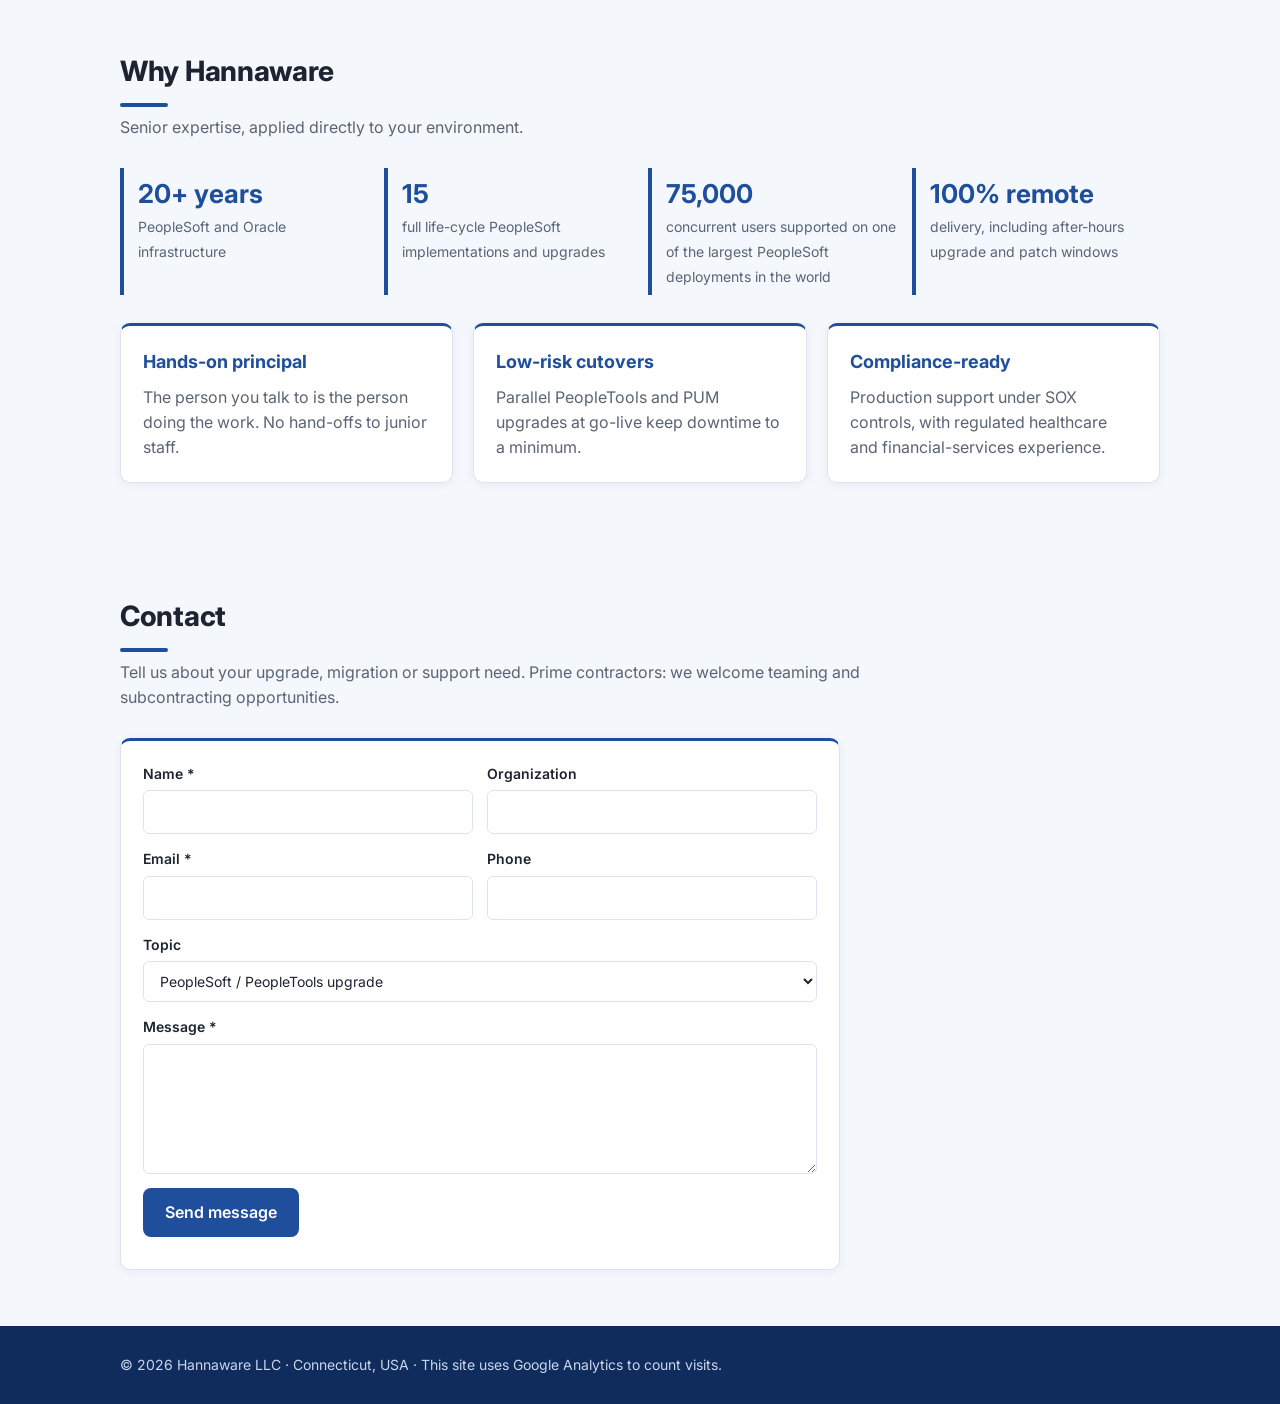
==== commit f8ad8e7f: "Tone down AI content: automation section below Services, no AI banner tag or menu link Co-Authored-B" ====
--- a/index.html
+++ b/index.html
@@ -127,7 +127,6 @@
     <nav>
       <a href="#services">Services</a>
       <a href="/peopletools-upgrade/">PeopleTools Upgrades</a>
-      <a href="#automation">AI &amp; Patching</a>
       <a href="/peopletools-8-63-upgrade/">PeopleTools 8.63</a>
       <a href="#why">Why Hannaware</a>
       <a href="#contact">Contact</a>
@@ -138,8 +137,8 @@
 <div class="hero" id="top">
   <div class="wrap">
     <h1>PeopleTools upgrades and PeopleSoft support that keep your platform secure, current and available.</h1>
-    <p>Hannaware is a Connecticut PeopleSoft consulting firm specializing in PeopleTools upgrades, AI-assisted automation and automated Oracle security patching, plus PUM updates, database administration and cloud migrations for higher education, healthcare, financial services and government, delivered remotely by a senior, hands-on team.</p>
-    <div class="pills"><span>PeopleTools 8.63 upgrades</span><span>AI-assisted automation</span><span>Automated CPU / CSPU patching</span></div>
+    <p>Hannaware is a Connecticut PeopleSoft consulting firm specializing in PeopleTools upgrades, automated Oracle security patching, PUM updates, database administration and cloud migrations for higher education, healthcare, financial services and government, delivered remotely by a senior, hands-on team.</p>
+    <div class="pills"><span>PeopleTools 8.63 upgrades</span><span>Automated CPU / CSPU patching</span></div>
     <a class="btn btn-light" href="#contact">Discuss your project</a>
     <a class="btn btn-outline" href="Hannaware-Capability-Statement.pdf">Download capability statement</a>
   </div>
@@ -179,39 +178,6 @@
   </div>
 </section>
 
-<section class="feature" id="automation">
-  <div class="wrap">
-    <h2>AI-powered automation and automated patching</h2>
-    <p class="lead">Most PeopleSoft effort goes into building environments and applying patches. Hannaware automates both, so upgrades are repeatable and security patches reach production faster.</p>
-    <div class="grid">
-      <div class="card">
-        <h3>AI-assisted automation</h3>
-        <ul>
-          <li>AI coding tools (OpenAI Codex and ChatGPT) used to automate building upgrade and patch servers</li>
-          <li>Reusable AI automation skills for PeopleTools upgrades and patching</li>
-          <li>AI-built Jenkins pipelines for start/stop, cache clearing and OpenSearch deployments</li>
-        </ul>
-      </div>
-      <div class="card">
-        <h3>Automated Oracle security patching</h3>
-        <ul>
-          <li>Quarterly Critical Patch Updates (CPUs) and monthly Critical Security Patch Updates (CSPUs), automated end to end</li>
-          <li>Jenkins pipelines run pre-checks, patch apply and post-patch validation</li>
-          <li>Consistent patching across the database, WebLogic and Tuxedo tiers</li>
-        </ul>
-      </div>
-      <div class="card">
-        <h3>What it means for you</h3>
-        <ul>
-          <li>Security patches reach production faster</li>
-          <li>Every environment built the same way, every time</li>
-          <li>A repeatable, documented audit trail for SOX and security reviews</li>
-        </ul>
-      </div>
-    </div>
-    <p style="margin-top:22px"><a class="btn btn-light" href="#contact">Automate your patching</a> <a class="btn btn-outline" href="/peopletools-upgrade/#automation">How we automate upgrades</a></p>
-  </div>
-</section>
 
 <section id="services">
   <div class="wrap">
@@ -264,6 +230,40 @@
         </ul>
       </div>
     </div>
+  </div>
+</section>
+
+<section id="automation">
+  <div class="wrap">
+    <h2>Automated patching and AI-assisted automation</h2>
+    <p class="lead">Most PeopleSoft effort goes into building environments and applying patches. Hannaware automates both, so upgrades are repeatable and security patches reach production faster.</p>
+    <div class="grid">
+      <div class="card">
+        <h3>AI-assisted automation</h3>
+        <ul>
+          <li>AI coding tools (OpenAI Codex and ChatGPT) used to automate building upgrade and patch servers</li>
+          <li>Reusable AI automation skills for PeopleTools upgrades and patching</li>
+          <li>AI-built Jenkins pipelines for start/stop, cache clearing and OpenSearch deployments</li>
+        </ul>
+      </div>
+      <div class="card">
+        <h3>Automated Oracle security patching</h3>
+        <ul>
+          <li>Quarterly Critical Patch Updates (CPUs) and monthly Critical Security Patch Updates (CSPUs), automated end to end</li>
+          <li>Jenkins pipelines run pre-checks, patch apply and post-patch validation</li>
+          <li>Consistent patching across the database, WebLogic and Tuxedo tiers</li>
+        </ul>
+      </div>
+      <div class="card">
+        <h3>What it means for you</h3>
+        <ul>
+          <li>Security patches reach production faster</li>
+          <li>Every environment built the same way, every time</li>
+          <li>A repeatable, documented audit trail for SOX and security reviews</li>
+        </ul>
+      </div>
+    </div>
+    <p style="margin-top:22px"><a class="btn btn-primary" href="#contact">Automate your patching</a> <a href="/peopletools-upgrade/#automation">How we automate upgrades</a></p>
   </div>
 </section>
 
--- a/theme.css
+++ b/theme.css
@@ -42,3 +42,16 @@
 section.feature > .wrap > h2::after { background: #8fb3ff; }
 section.feature .lead { color: #d7e2f5; }
 section.feature .card { border-top-color: #8fb3ff; }
+section.feature .card { color: var(--ink); }
+section.feature .card h3 { color: var(--blue); }
+@media (max-width: 640px) {
+  .wrap { padding: 0 16px; }
+  .grid, #services .grid { grid-template-columns: 1fr; }
+  .card { padding: 18px; }
+  .brand { font-size: 16px; letter-spacing: 1px; }
+  .hero h1 { font-size: 26px; }
+  .hero p { font-size: 16px; }
+  .btn { display: block; text-align: center; margin: 0 0 10px; }
+  .pills span { font-size: 13px; }
+  h2 { font-size: 23px; }
+}
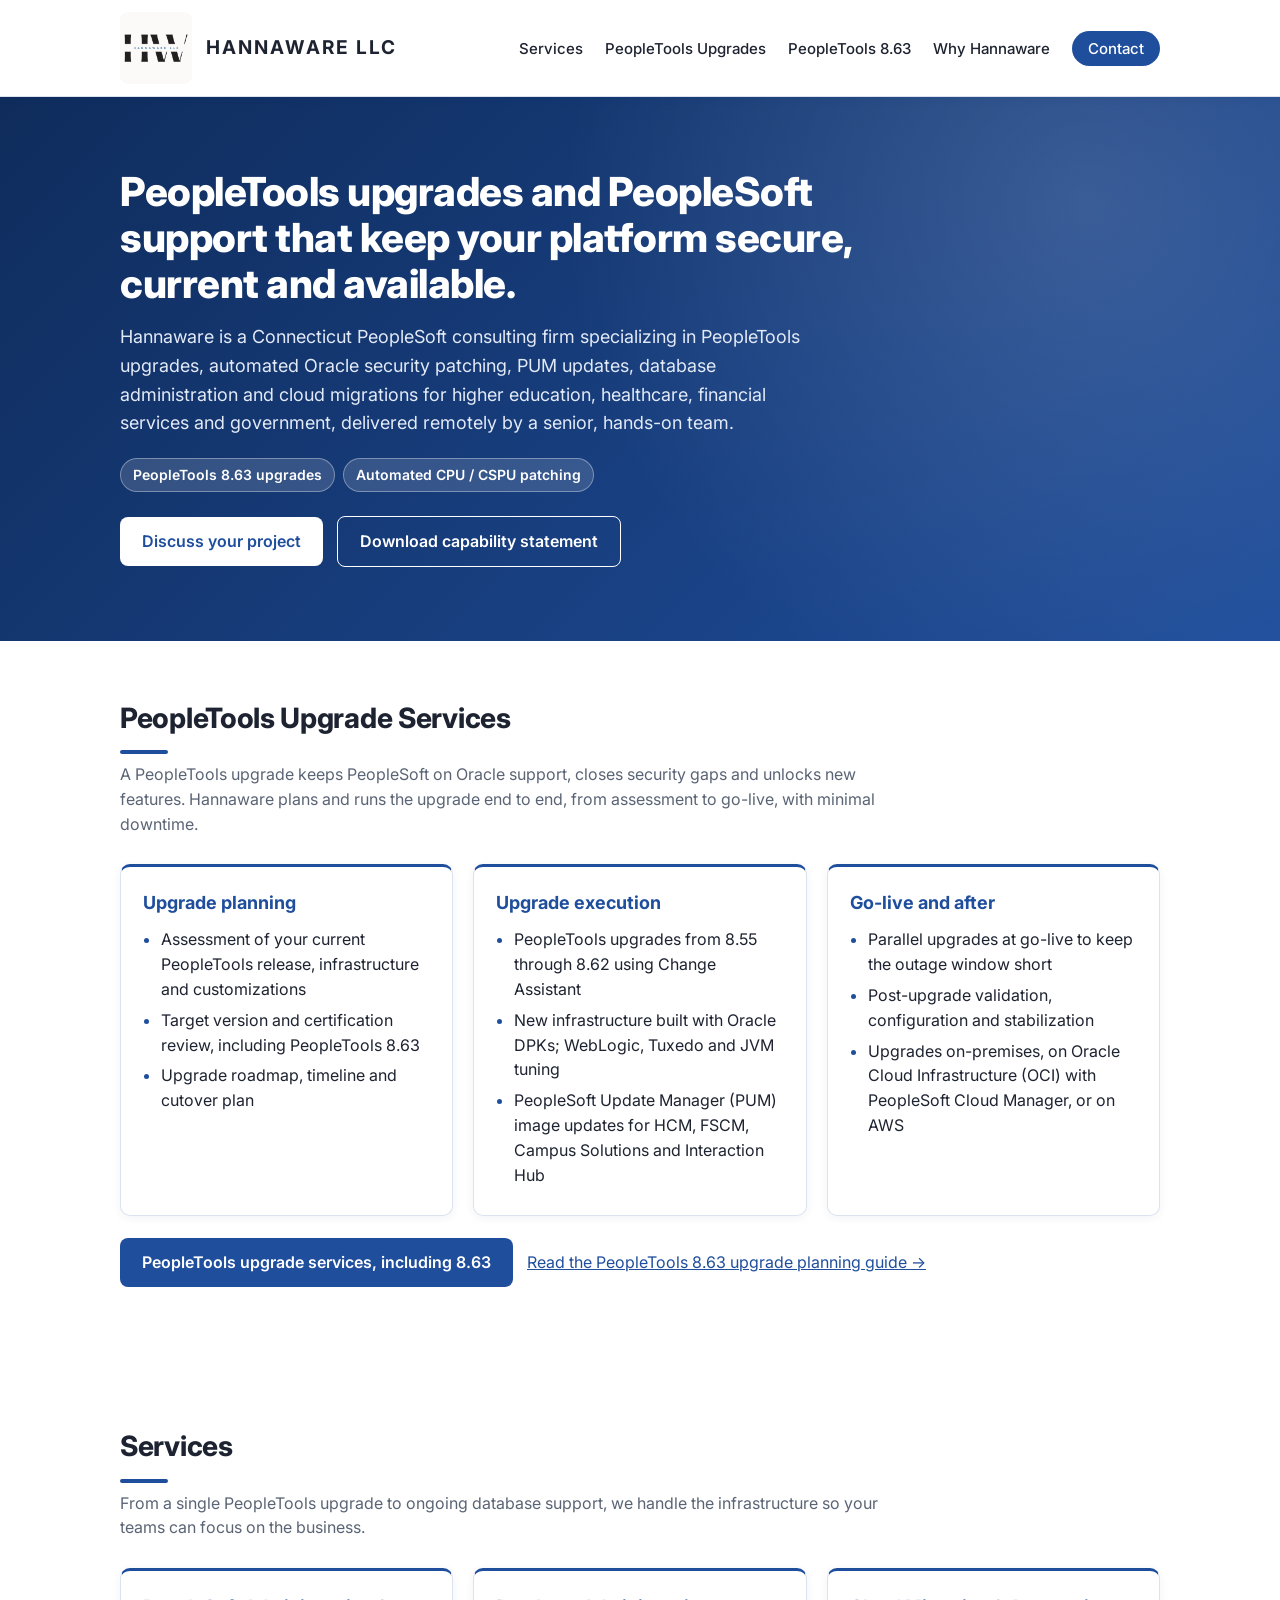
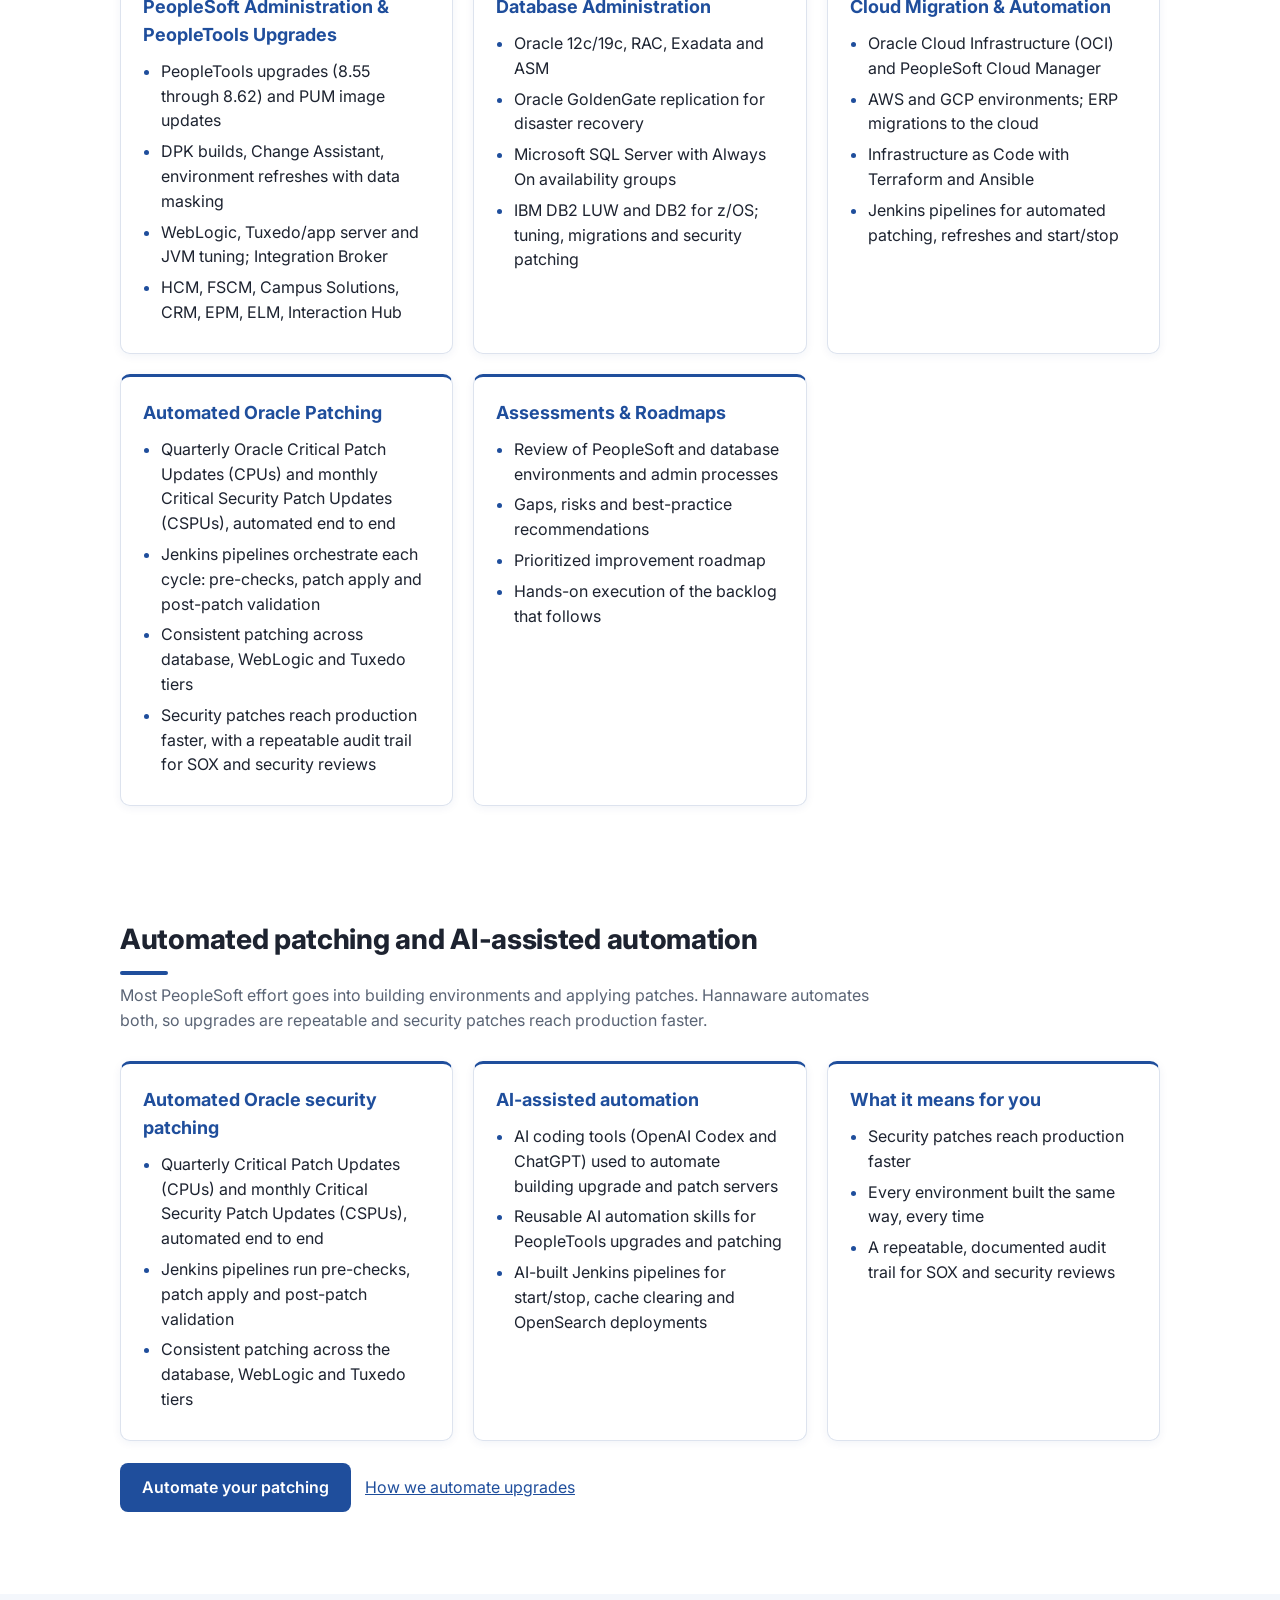
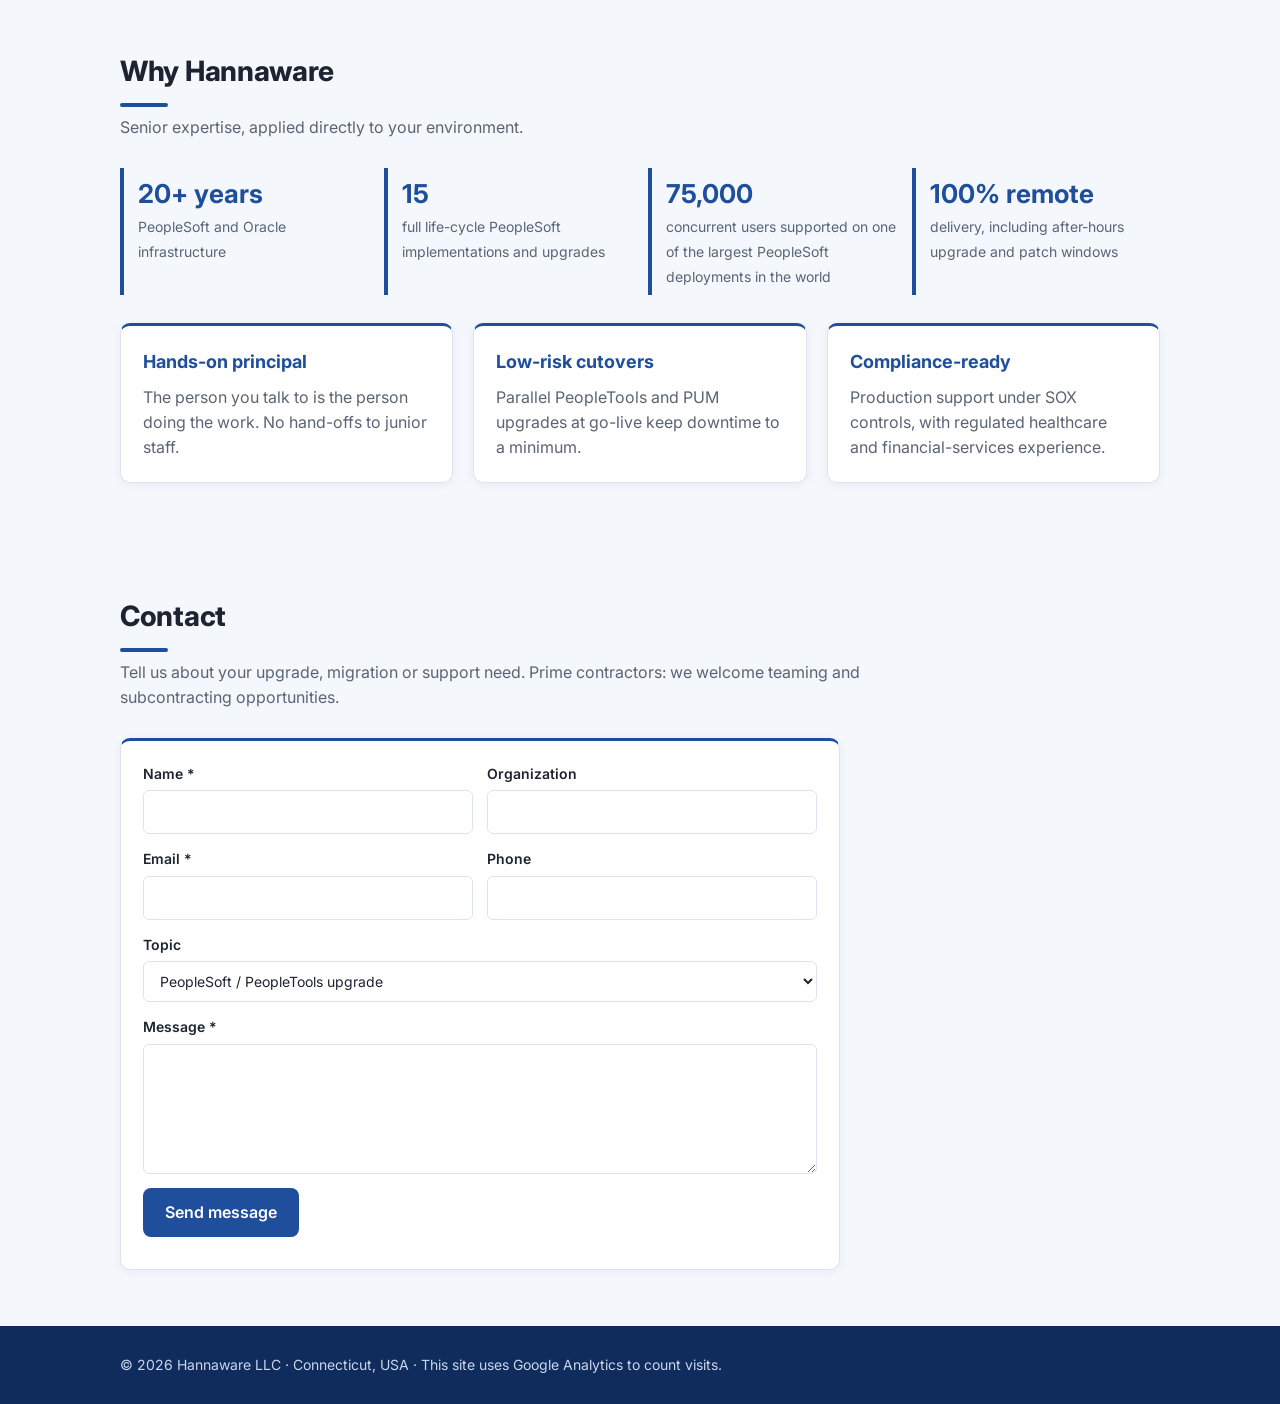
==== commit 8a59210d: "Patching card first in automation section Co-Authored-By: Claude Opus 5.5 <noreply@anthropic.com>" ====
--- a/index.html
+++ b/index.html
@@ -239,19 +239,19 @@
     <p class="lead">Most PeopleSoft effort goes into building environments and applying patches. Hannaware automates both, so upgrades are repeatable and security patches reach production faster.</p>
     <div class="grid">
       <div class="card">
+        <h3>Automated Oracle security patching</h3>
+        <ul>
+          <li>Quarterly Critical Patch Updates (CPUs) and monthly Critical Security Patch Updates (CSPUs), automated end to end</li>
+          <li>Jenkins pipelines run pre-checks, patch apply and post-patch validation</li>
+          <li>Consistent patching across the database, WebLogic and Tuxedo tiers</li>
+        </ul>
+      </div>
+      <div class="card">
         <h3>AI-assisted automation</h3>
         <ul>
           <li>AI coding tools (OpenAI Codex and ChatGPT) used to automate building upgrade and patch servers</li>
           <li>Reusable AI automation skills for PeopleTools upgrades and patching</li>
           <li>AI-built Jenkins pipelines for start/stop, cache clearing and OpenSearch deployments</li>
-        </ul>
-      </div>
-      <div class="card">
-        <h3>Automated Oracle security patching</h3>
-        <ul>
-          <li>Quarterly Critical Patch Updates (CPUs) and monthly Critical Security Patch Updates (CSPUs), automated end to end</li>
-          <li>Jenkins pipelines run pre-checks, patch apply and post-patch validation</li>
-          <li>Consistent patching across the database, WebLogic and Tuxedo tiers</li>
         </ul>
       </div>
       <div class="card">
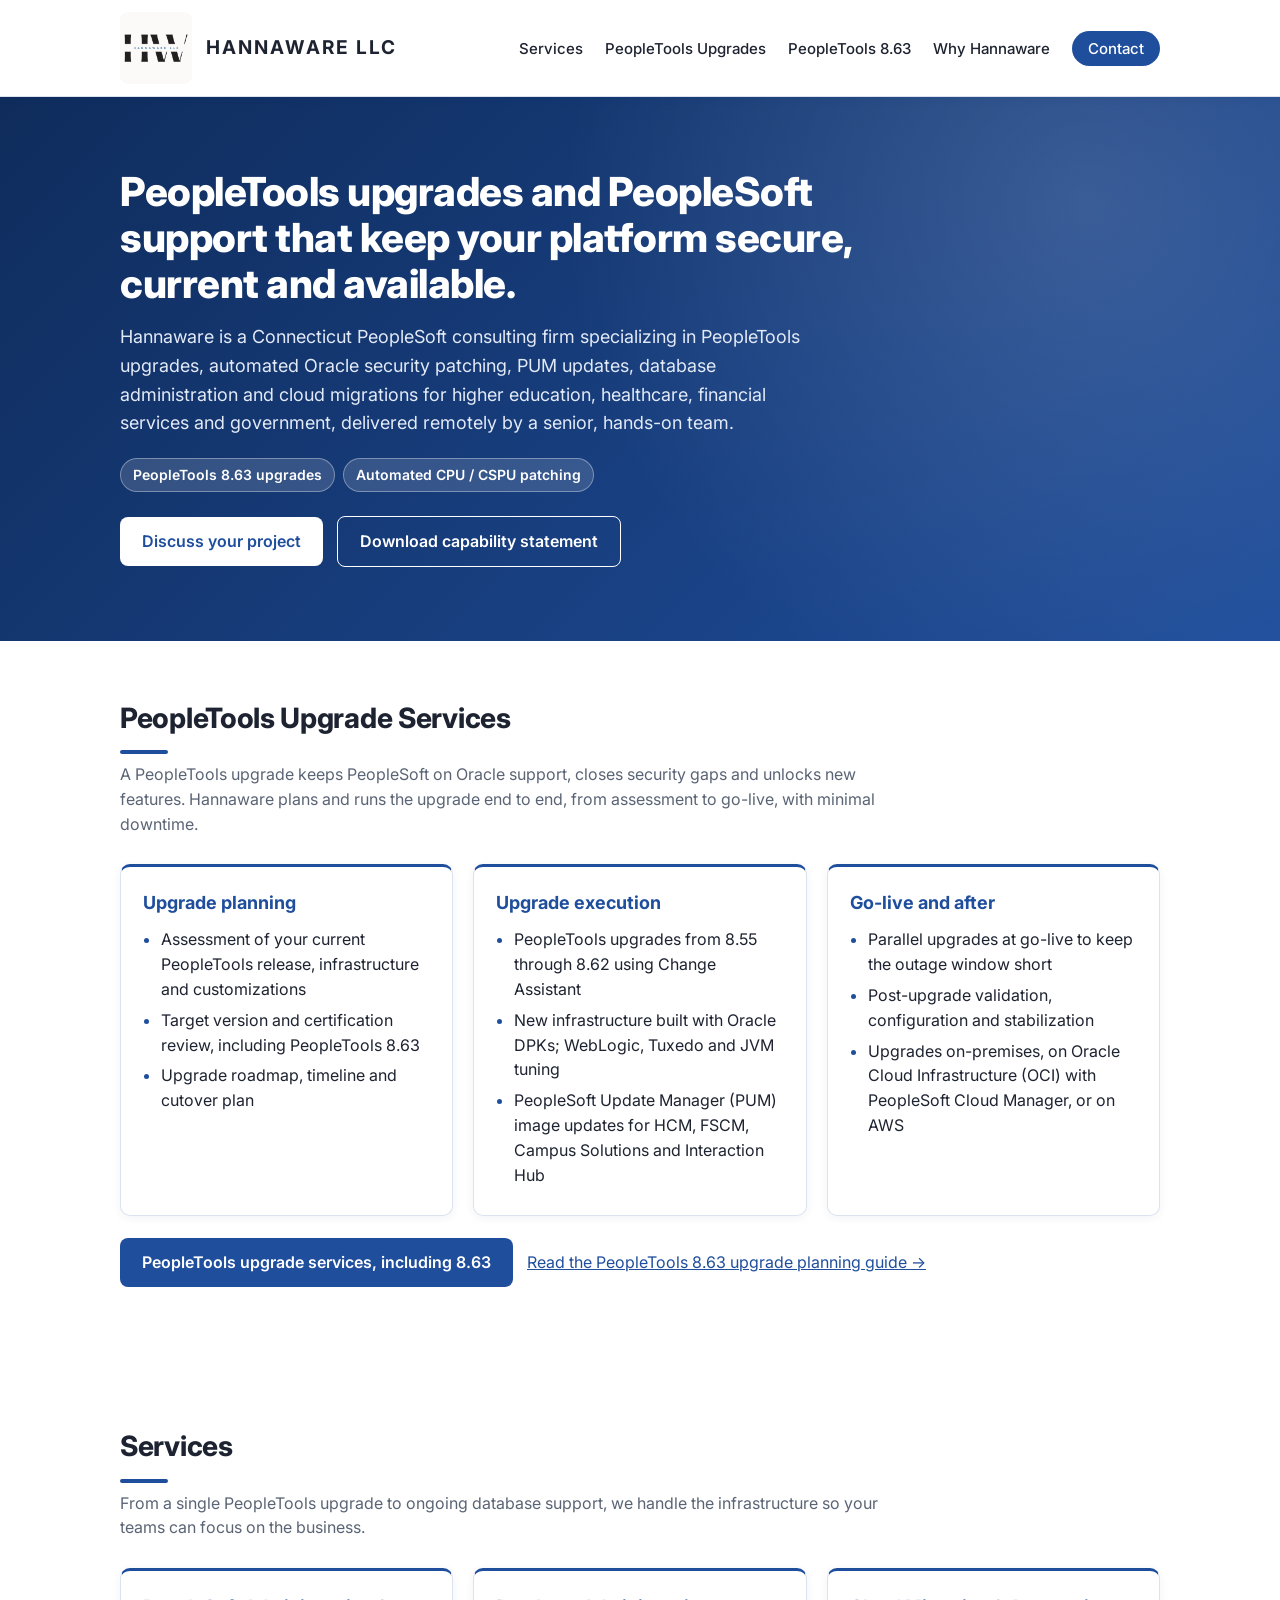
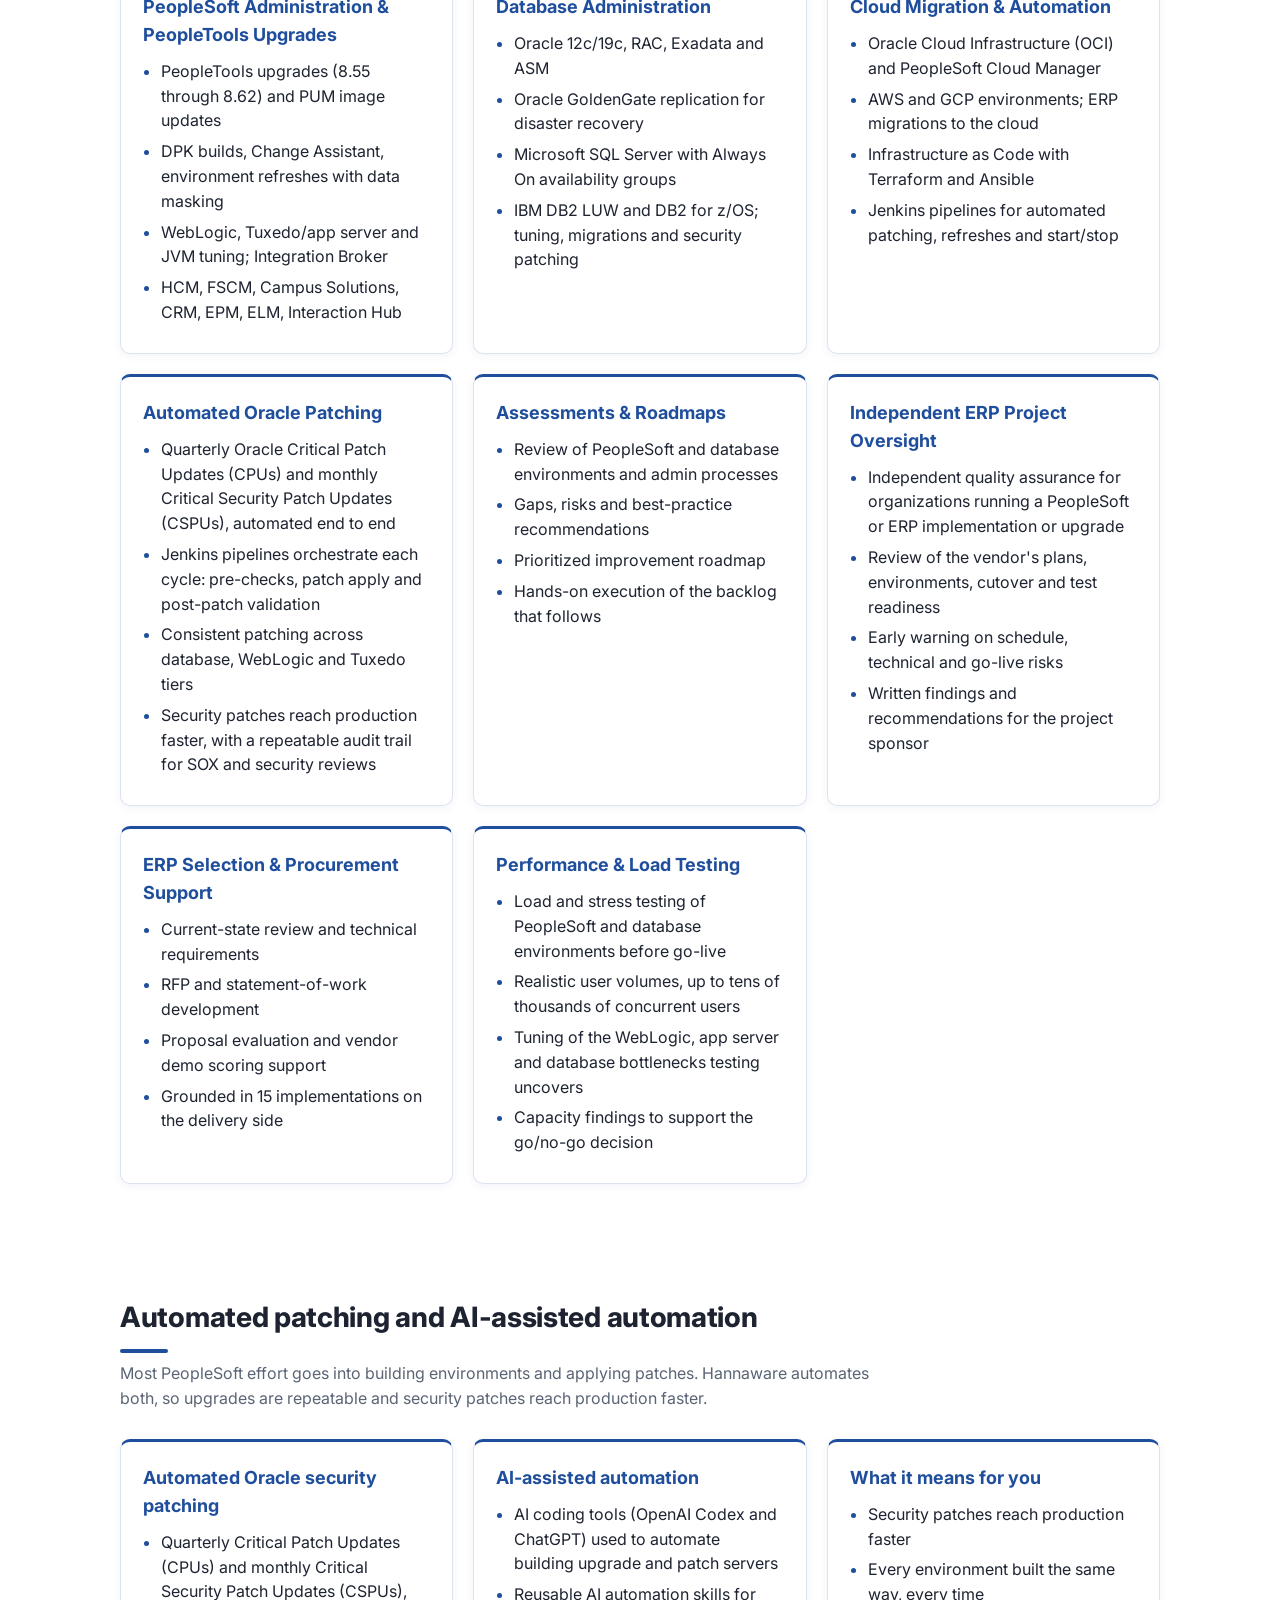
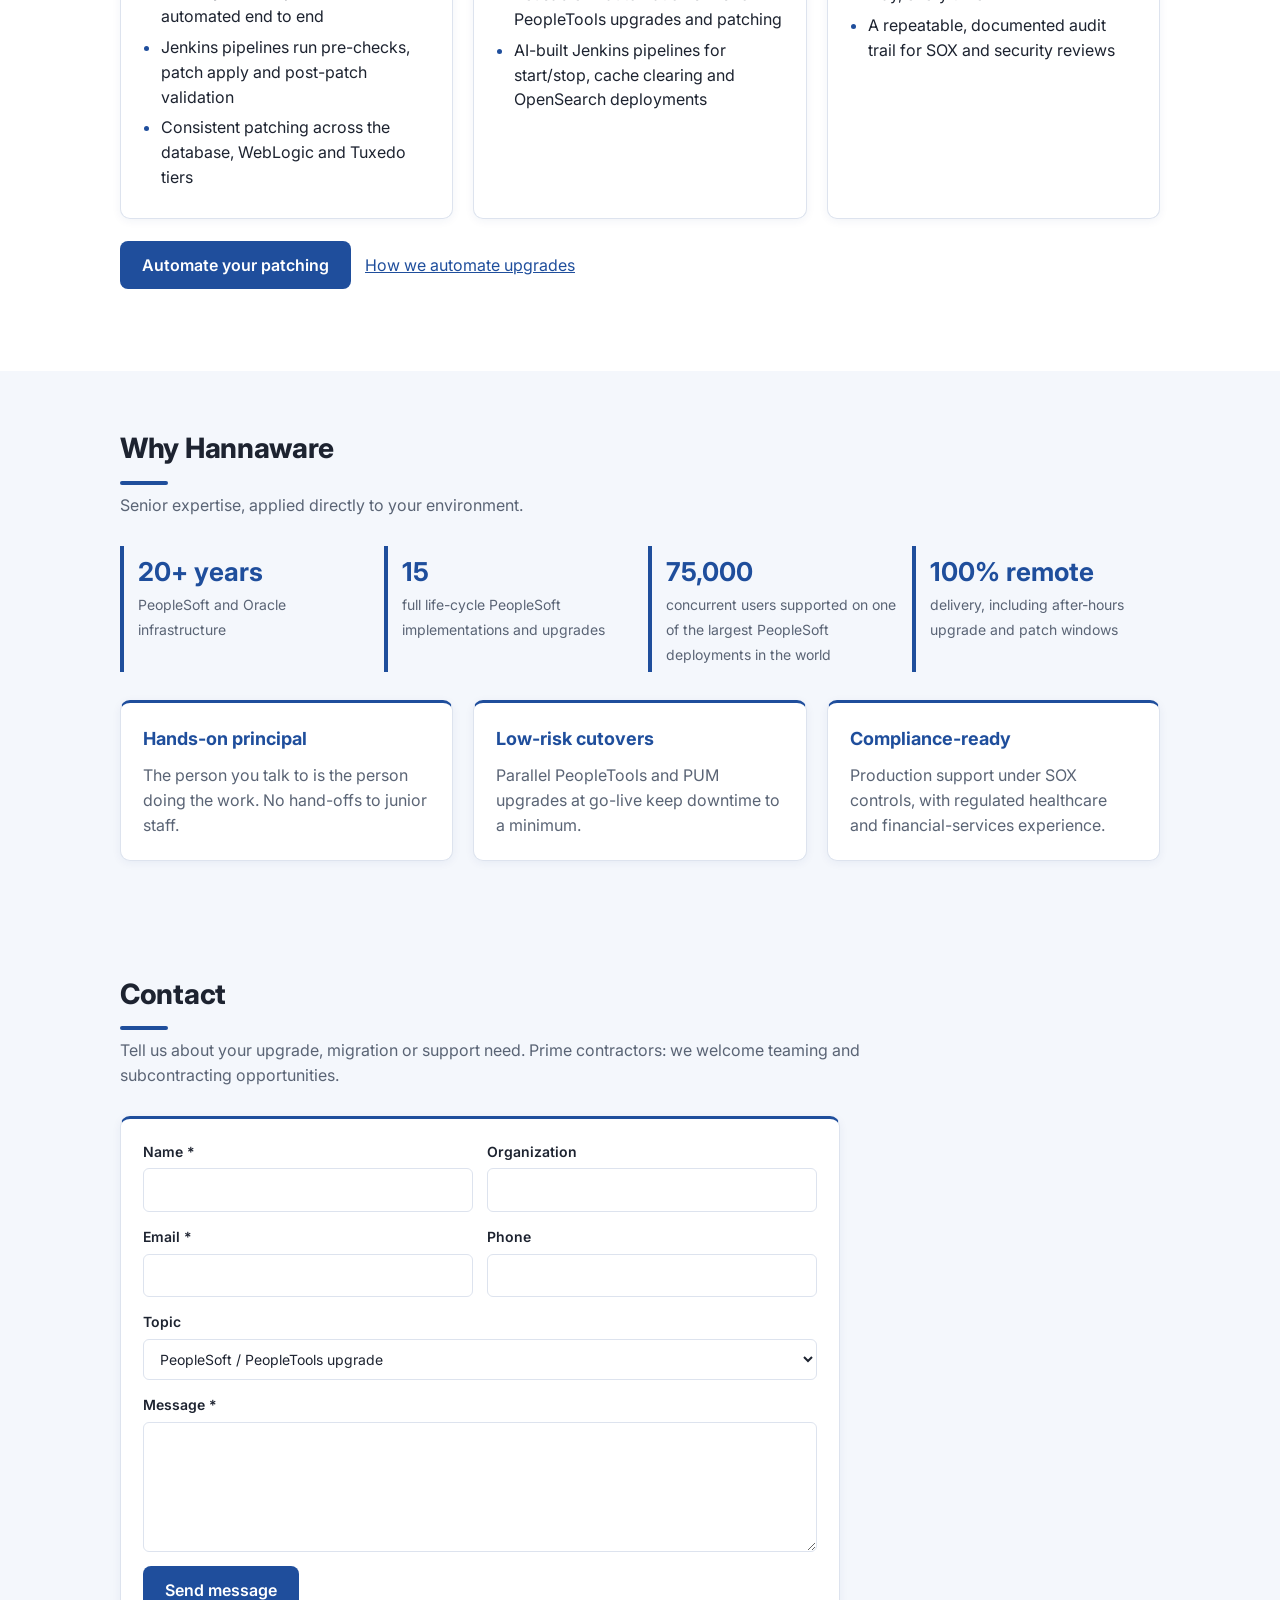
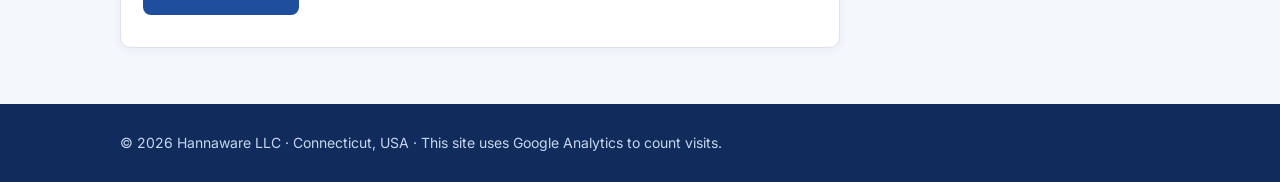
==== commit 2c6104b4: "Add ERP oversight, ERP selection support and load testing services Three new service cards, matching" ====
--- a/index.html
+++ b/index.html
@@ -11,7 +11,7 @@
 <meta name="viewport" content="width=device-width, initial-scale=1">
 <title>PeopleTools Upgrade &amp; PeopleSoft Consulting | Oracle DBA | Hannaware</title>
 <meta name="description" content="Hannaware LLC is a Connecticut PeopleSoft and Oracle consulting firm: PeopleTools upgrades, AI-assisted automation, PUM, Oracle, SQL Server and DB2 database administration, automated Oracle CPU patching with Jenkins, and cloud migrations to OCI and AWS. Delivered remotely nationwide.">
-<meta name="keywords" content="PeopleTools upgrade, PeopleTools upgrade services, PeopleTools 8.62 upgrade, PeopleTools 8.63 upgrade, PeopleSoft upgrade, PeopleSoft upgrade consultant, PeopleSoft consultant, PeopleSoft administrator, PeopleSoft Update Manager, PUM upgrade, PeopleSoft Campus Solutions upgrade, PeopleSoft HCM upgrade, PeopleSoft FSCM upgrade, PeopleSoft on OCI, PeopleSoft Cloud Manager, Oracle DBA, Oracle CPU patching, SQL Server DBA, DB2 DBA, OCI migration, Connecticut">
+<meta name="keywords" content="PeopleTools upgrade, PeopleTools upgrade services, PeopleTools 8.62 upgrade, PeopleTools 8.63 upgrade, PeopleSoft upgrade, PeopleSoft upgrade consultant, PeopleSoft consultant, PeopleSoft administrator, PeopleSoft Update Manager, PUM upgrade, PeopleSoft Campus Solutions upgrade, PeopleSoft HCM upgrade, PeopleSoft FSCM upgrade, PeopleSoft on OCI, PeopleSoft Cloud Manager, Oracle DBA, Oracle CPU patching, SQL Server DBA, DB2 DBA, OCI migration, ERP quality assurance, ERP IV&amp;V, ERP selection consultant, PeopleSoft load testing, Connecticut">
 <meta name="robots" content="index, follow">
 <link rel="canonical" href="https://hannaware.com/">
 <link rel="icon" href="logo.jpg" type="image/jpeg">
@@ -39,7 +39,10 @@
     { "@type": "Offer", "itemOffered": { "@type": "Service", "name": "Oracle, SQL Server and DB2 database administration" } },
     { "@type": "Offer", "itemOffered": { "@type": "Service", "name": "Automated Oracle CPU and CSPU patching" } },
     { "@type": "Offer", "itemOffered": { "@type": "Service", "name": "Cloud migration to OCI and AWS" } },
-    { "@type": "Offer", "itemOffered": { "@type": "Service", "name": "PeopleSoft environment assessments and roadmaps" } }
+    { "@type": "Offer", "itemOffered": { "@type": "Service", "name": "PeopleSoft environment assessments and roadmaps" } },
+    { "@type": "Offer", "itemOffered": { "@type": "Service", "name": "Independent quality assurance and oversight of ERP implementations" } },
+    { "@type": "Offer", "itemOffered": { "@type": "Service", "name": "ERP selection and procurement support" } },
+    { "@type": "Offer", "itemOffered": { "@type": "Service", "name": "PeopleSoft performance and load testing" } }
   ]
 }
 </script>
@@ -229,6 +232,33 @@
           <li>Hands-on execution of the backlog that follows</li>
         </ul>
       </div>
+      <div class="card">
+        <h3>Independent ERP Project Oversight</h3>
+        <ul>
+          <li>Independent quality assurance for organizations running a PeopleSoft or ERP implementation or upgrade</li>
+          <li>Review of the vendor's plans, environments, cutover and test readiness</li>
+          <li>Early warning on schedule, technical and go-live risks</li>
+          <li>Written findings and recommendations for the project sponsor</li>
+        </ul>
+      </div>
+      <div class="card">
+        <h3>ERP Selection &amp; Procurement Support</h3>
+        <ul>
+          <li>Current-state review and technical requirements</li>
+          <li>RFP and statement-of-work development</li>
+          <li>Proposal evaluation and vendor demo scoring support</li>
+          <li>Grounded in 15 implementations on the delivery side</li>
+        </ul>
+      </div>
+      <div class="card">
+        <h3>Performance &amp; Load Testing</h3>
+        <ul>
+          <li>Load and stress testing of PeopleSoft and database environments before go-live</li>
+          <li>Realistic user volumes, up to tens of thousands of concurrent users</li>
+          <li>Tuning of the WebLogic, app server and database bottlenecks testing uncovers</li>
+          <li>Capacity findings to support the go/no-go decision</li>
+        </ul>
+      </div>
     </div>
   </div>
 </section>
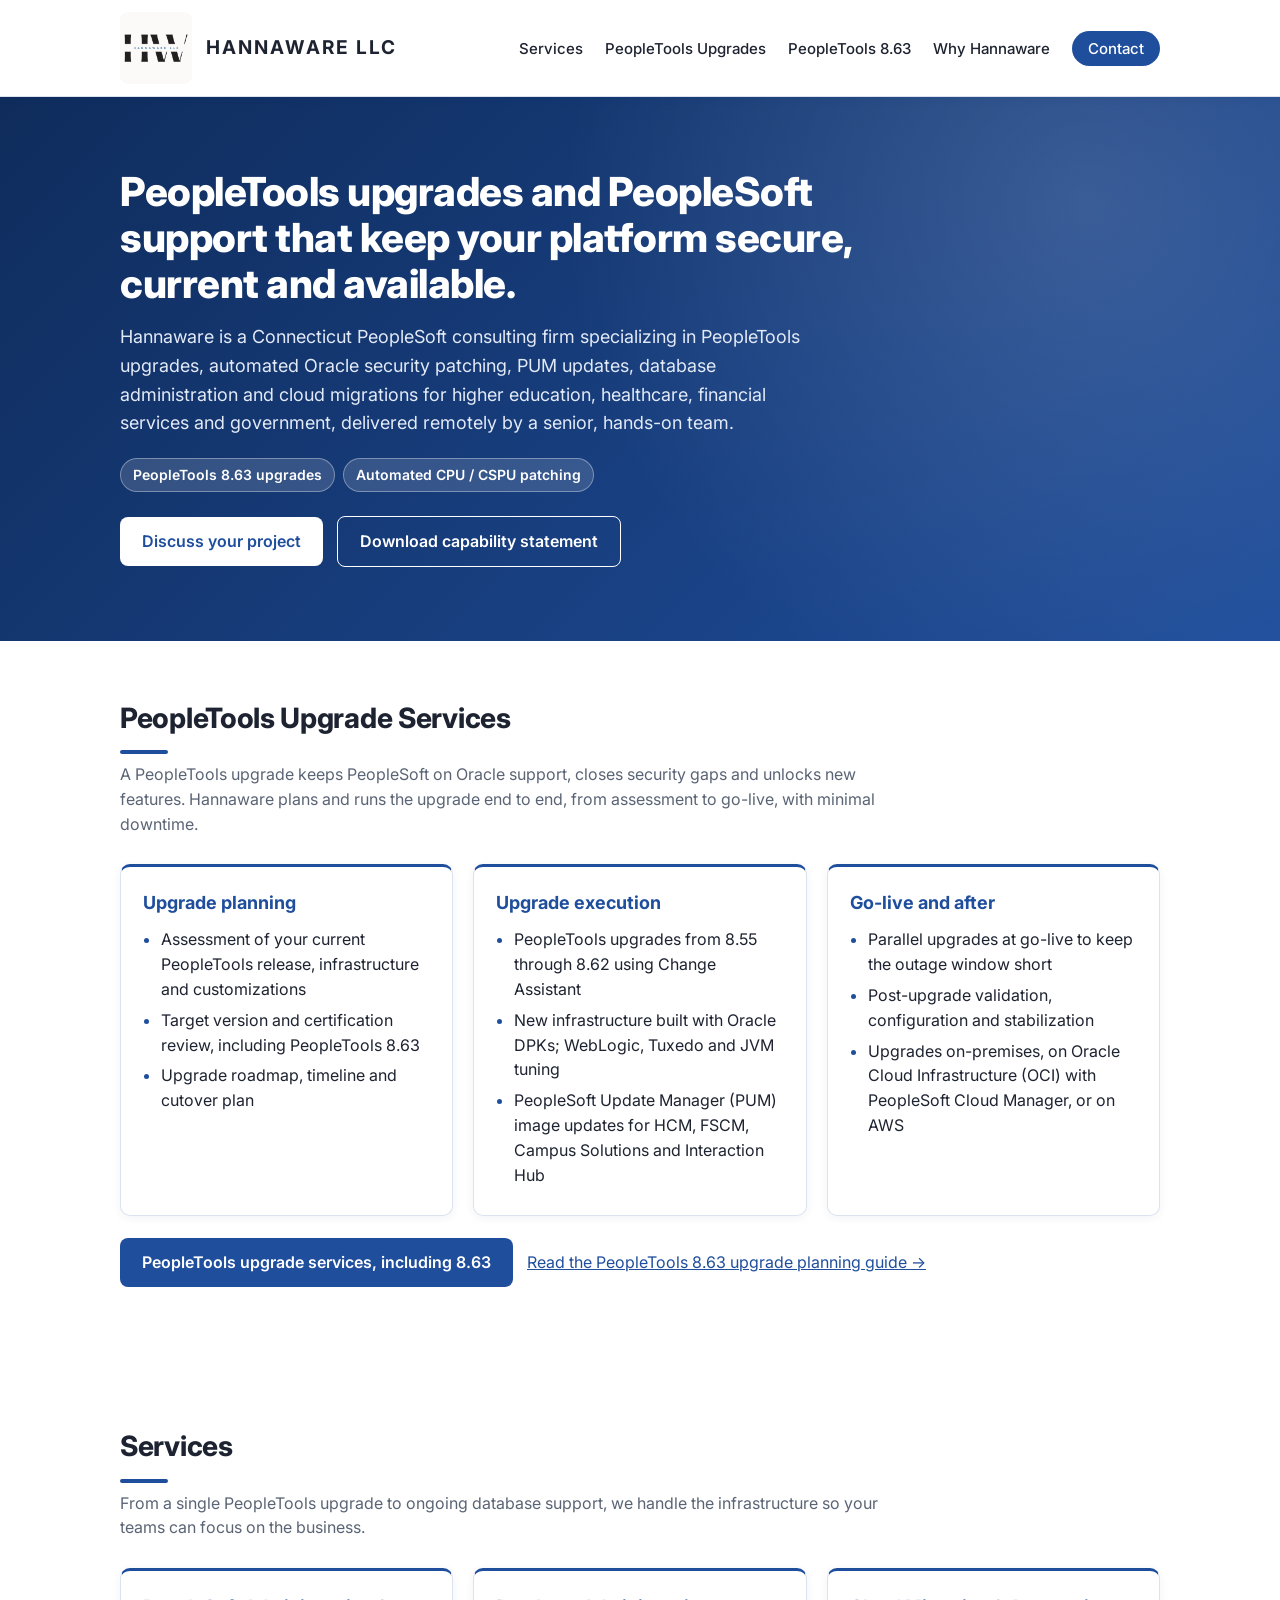
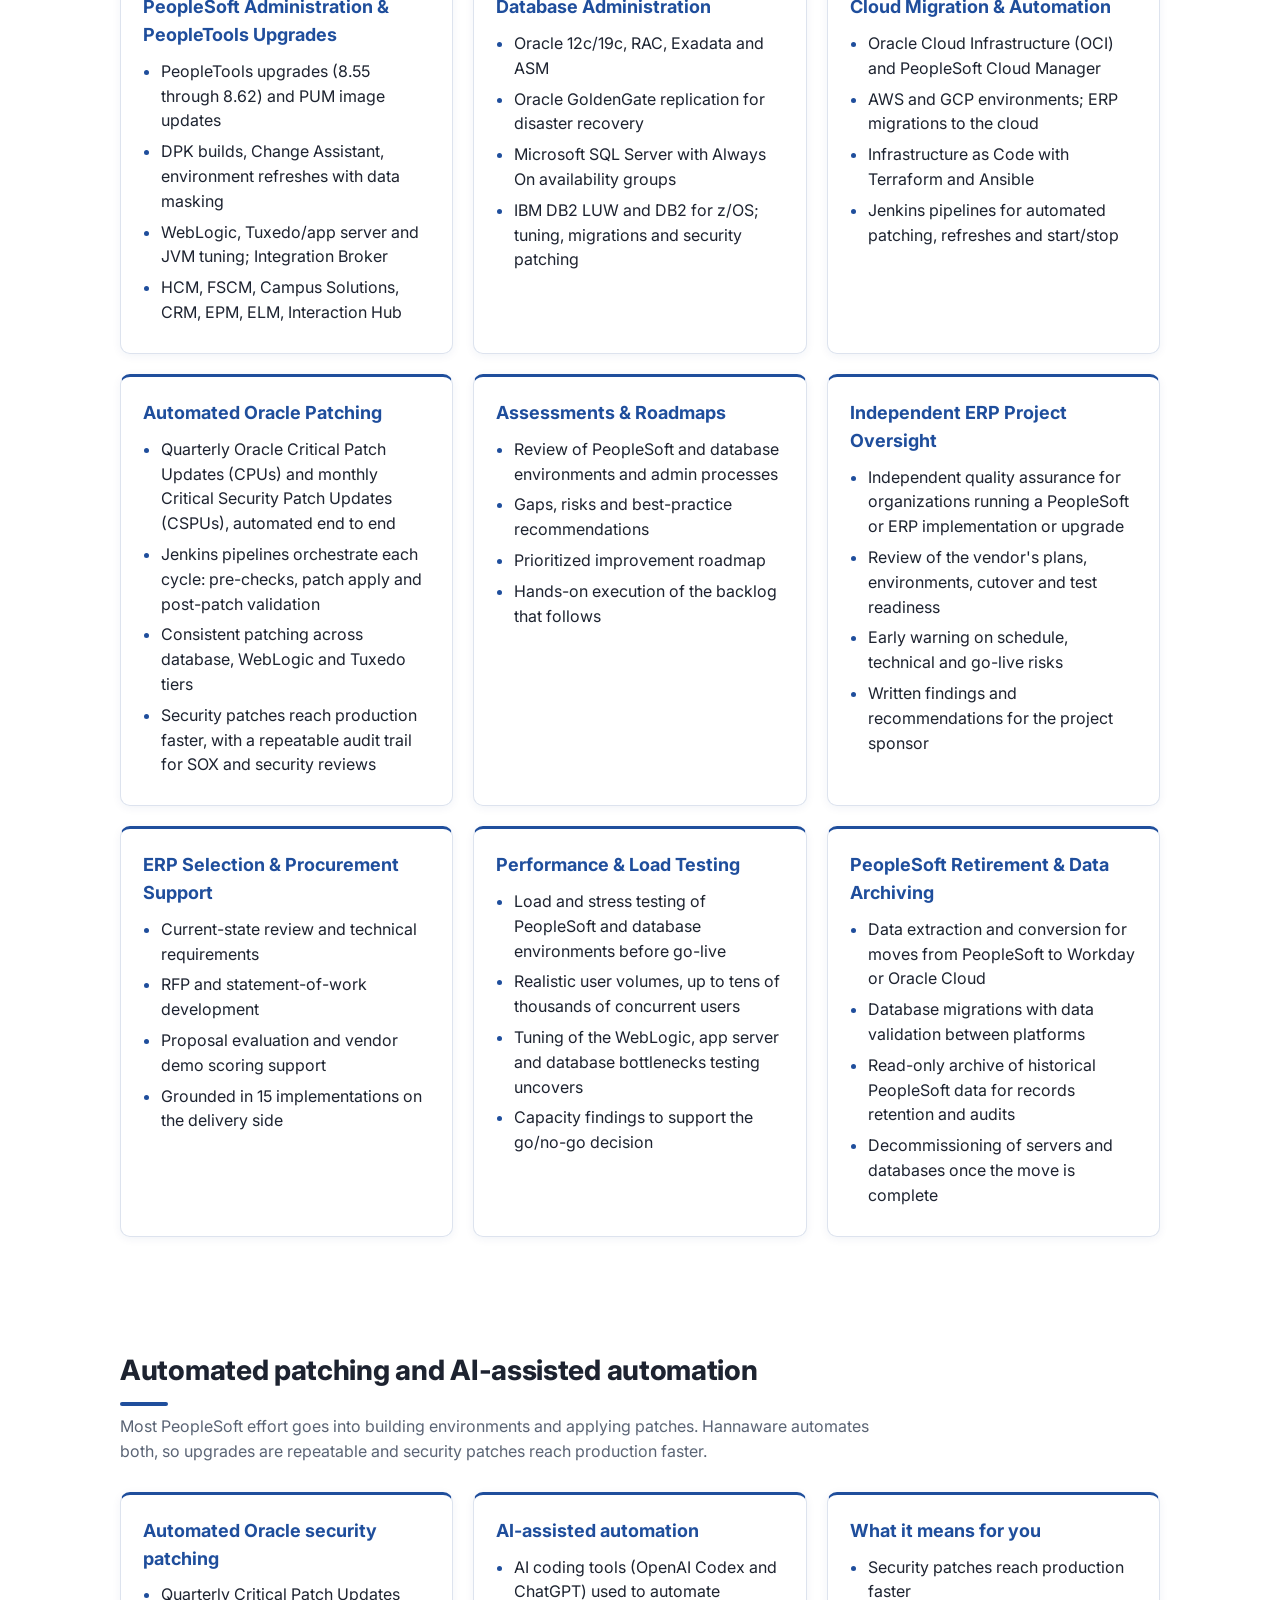
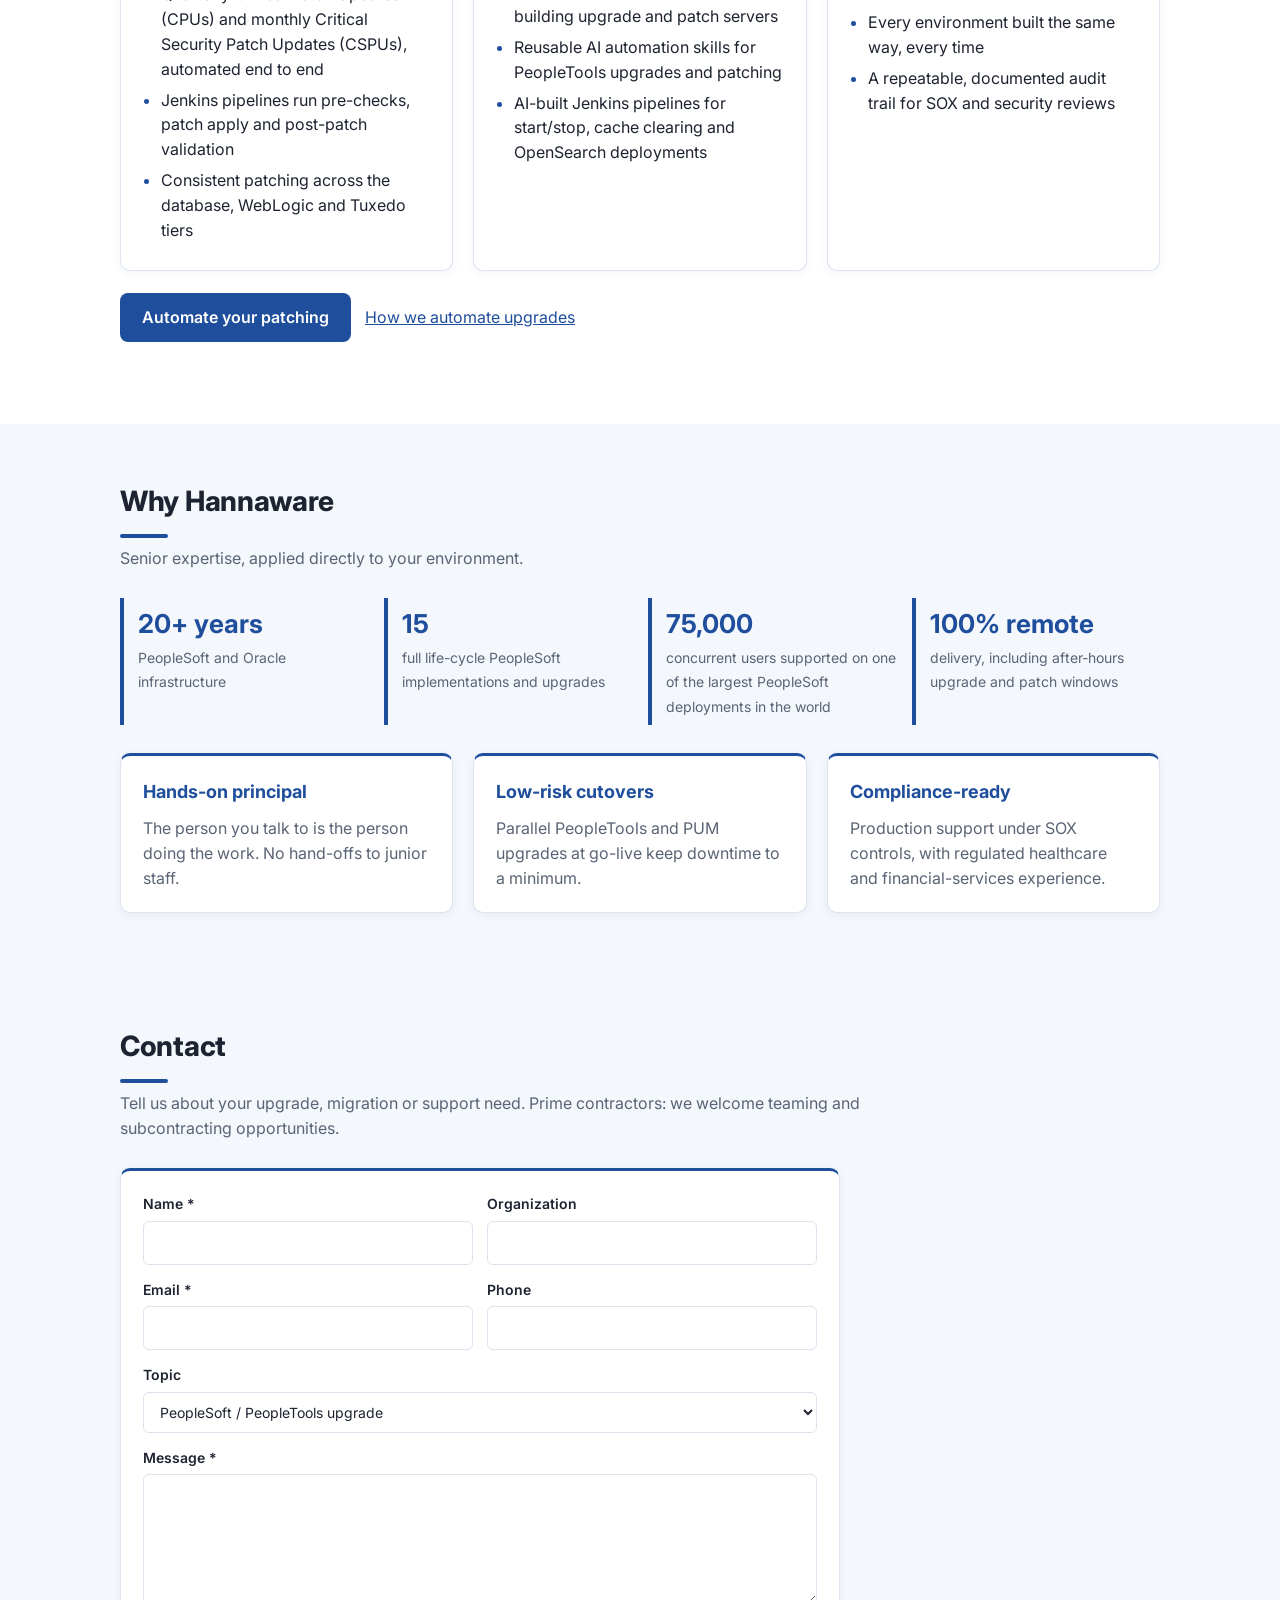
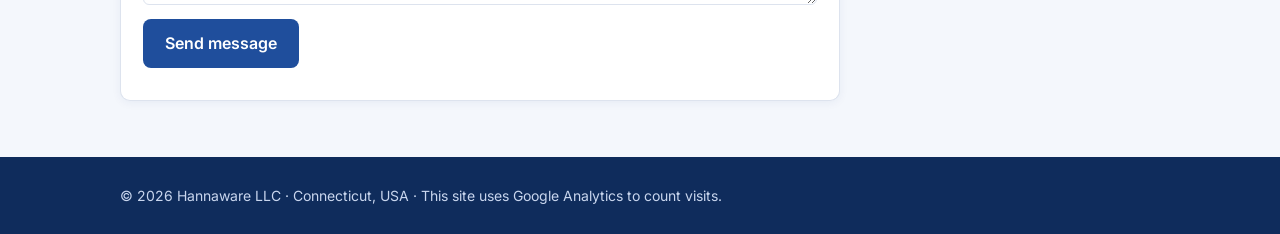
==== commit f5278185: "Add PeopleSoft retirement and data archiving service New service card, structured data and keywords," ====
--- a/index.html
+++ b/index.html
@@ -11,7 +11,7 @@
 <meta name="viewport" content="width=device-width, initial-scale=1">
 <title>PeopleTools Upgrade &amp; PeopleSoft Consulting | Oracle DBA | Hannaware</title>
 <meta name="description" content="Hannaware LLC is a Connecticut PeopleSoft and Oracle consulting firm: PeopleTools upgrades, AI-assisted automation, PUM, Oracle, SQL Server and DB2 database administration, automated Oracle CPU patching with Jenkins, and cloud migrations to OCI and AWS. Delivered remotely nationwide.">
-<meta name="keywords" content="PeopleTools upgrade, PeopleTools upgrade services, PeopleTools 8.62 upgrade, PeopleTools 8.63 upgrade, PeopleSoft upgrade, PeopleSoft upgrade consultant, PeopleSoft consultant, PeopleSoft administrator, PeopleSoft Update Manager, PUM upgrade, PeopleSoft Campus Solutions upgrade, PeopleSoft HCM upgrade, PeopleSoft FSCM upgrade, PeopleSoft on OCI, PeopleSoft Cloud Manager, Oracle DBA, Oracle CPU patching, SQL Server DBA, DB2 DBA, OCI migration, ERP quality assurance, ERP IV&amp;V, ERP selection consultant, PeopleSoft load testing, Connecticut">
+<meta name="keywords" content="PeopleTools upgrade, PeopleTools upgrade services, PeopleTools 8.62 upgrade, PeopleTools 8.63 upgrade, PeopleSoft upgrade, PeopleSoft upgrade consultant, PeopleSoft consultant, PeopleSoft administrator, PeopleSoft Update Manager, PUM upgrade, PeopleSoft Campus Solutions upgrade, PeopleSoft HCM upgrade, PeopleSoft FSCM upgrade, PeopleSoft on OCI, PeopleSoft Cloud Manager, Oracle DBA, Oracle CPU patching, SQL Server DBA, DB2 DBA, OCI migration, ERP quality assurance, ERP IV&amp;V, ERP selection consultant, PeopleSoft load testing, PeopleSoft data archiving, PeopleSoft decommissioning, Connecticut">
 <meta name="robots" content="index, follow">
 <link rel="canonical" href="https://hannaware.com/">
 <link rel="icon" href="logo.jpg" type="image/jpeg">
@@ -42,7 +42,8 @@
     { "@type": "Offer", "itemOffered": { "@type": "Service", "name": "PeopleSoft environment assessments and roadmaps" } },
     { "@type": "Offer", "itemOffered": { "@type": "Service", "name": "Independent quality assurance and oversight of ERP implementations" } },
     { "@type": "Offer", "itemOffered": { "@type": "Service", "name": "ERP selection and procurement support" } },
-    { "@type": "Offer", "itemOffered": { "@type": "Service", "name": "PeopleSoft performance and load testing" } }
+    { "@type": "Offer", "itemOffered": { "@type": "Service", "name": "PeopleSoft performance and load testing" } },
+    { "@type": "Offer", "itemOffered": { "@type": "Service", "name": "PeopleSoft retirement, data conversion and archiving" } }
   ]
 }
 </script>
@@ -259,6 +260,15 @@
           <li>Capacity findings to support the go/no-go decision</li>
         </ul>
       </div>
+      <div class="card">
+        <h3>PeopleSoft Retirement &amp; Data Archiving</h3>
+        <ul>
+          <li>Data extraction and conversion for moves from PeopleSoft to Workday or Oracle Cloud</li>
+          <li>Database migrations with data validation between platforms</li>
+          <li>Read-only archive of historical PeopleSoft data for records retention and audits</li>
+          <li>Decommissioning of servers and databases once the move is complete</li>
+        </ul>
+      </div>
     </div>
   </div>
 </section>
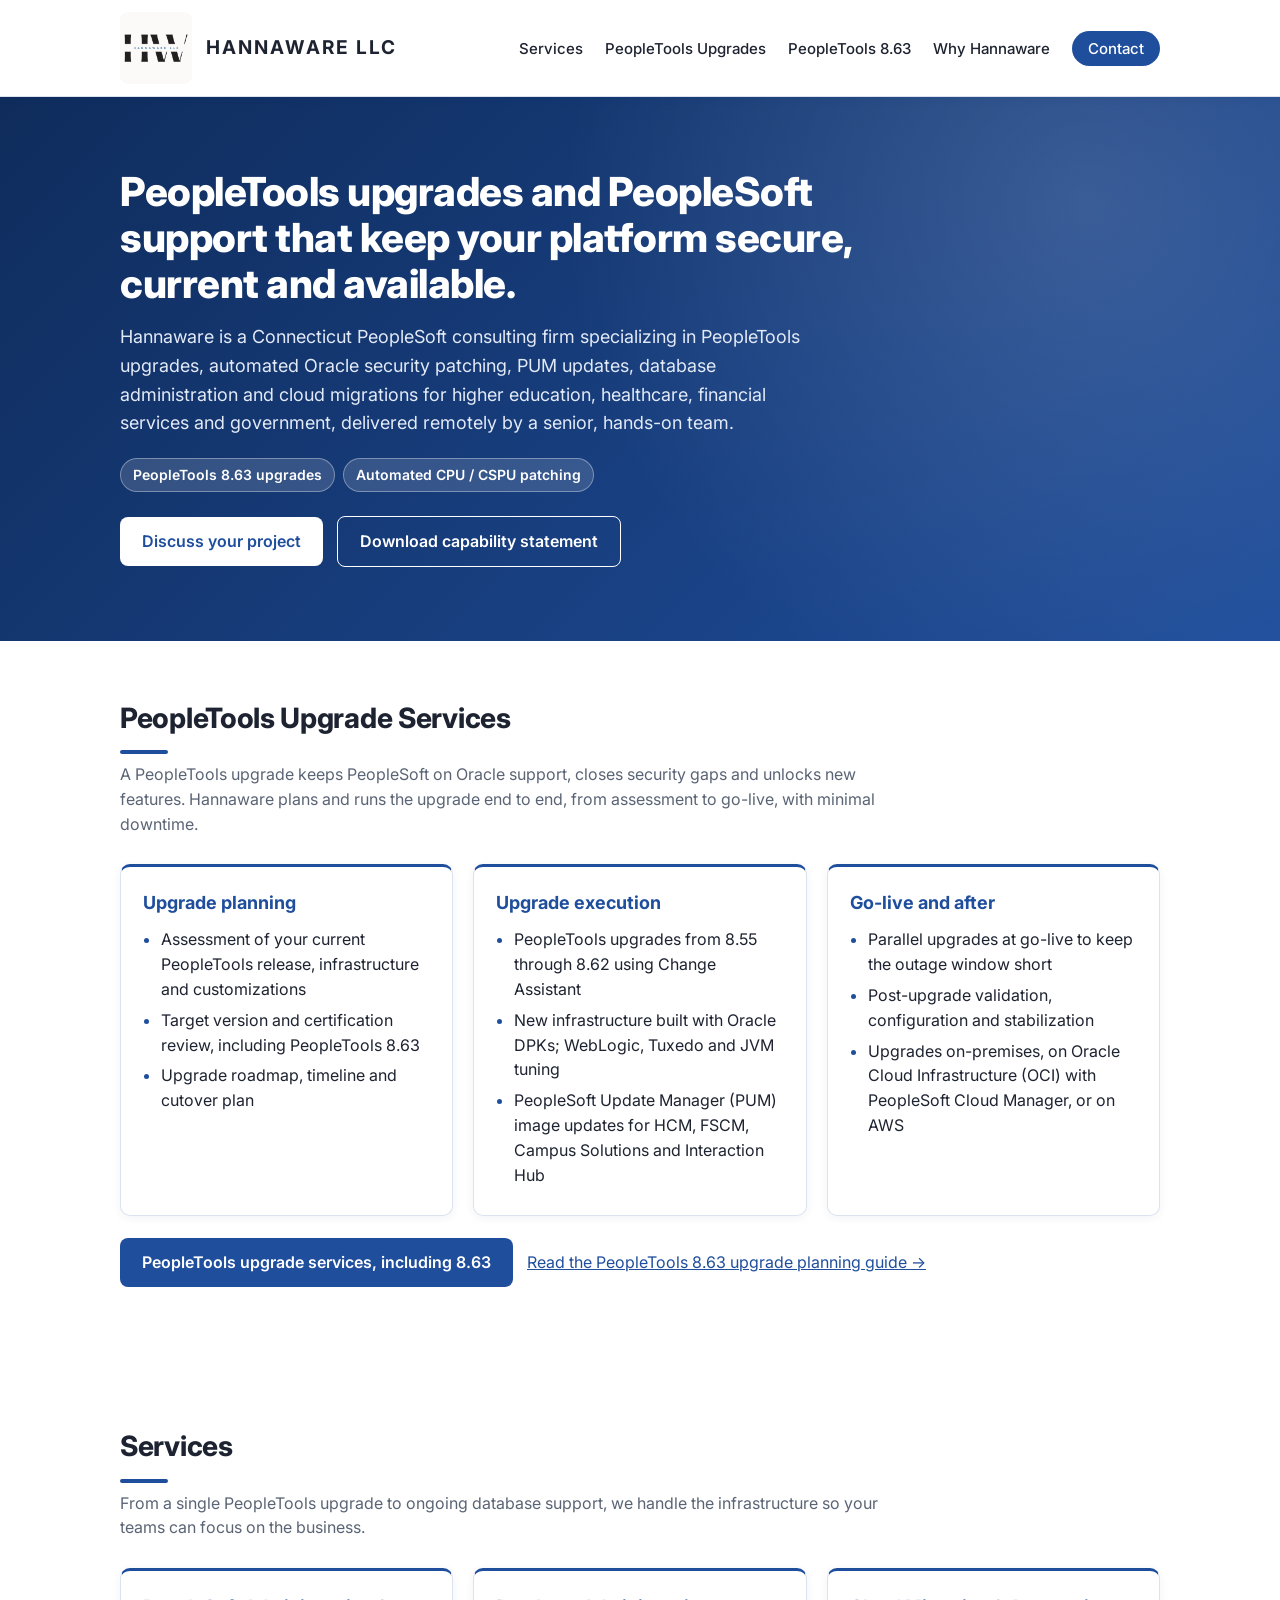
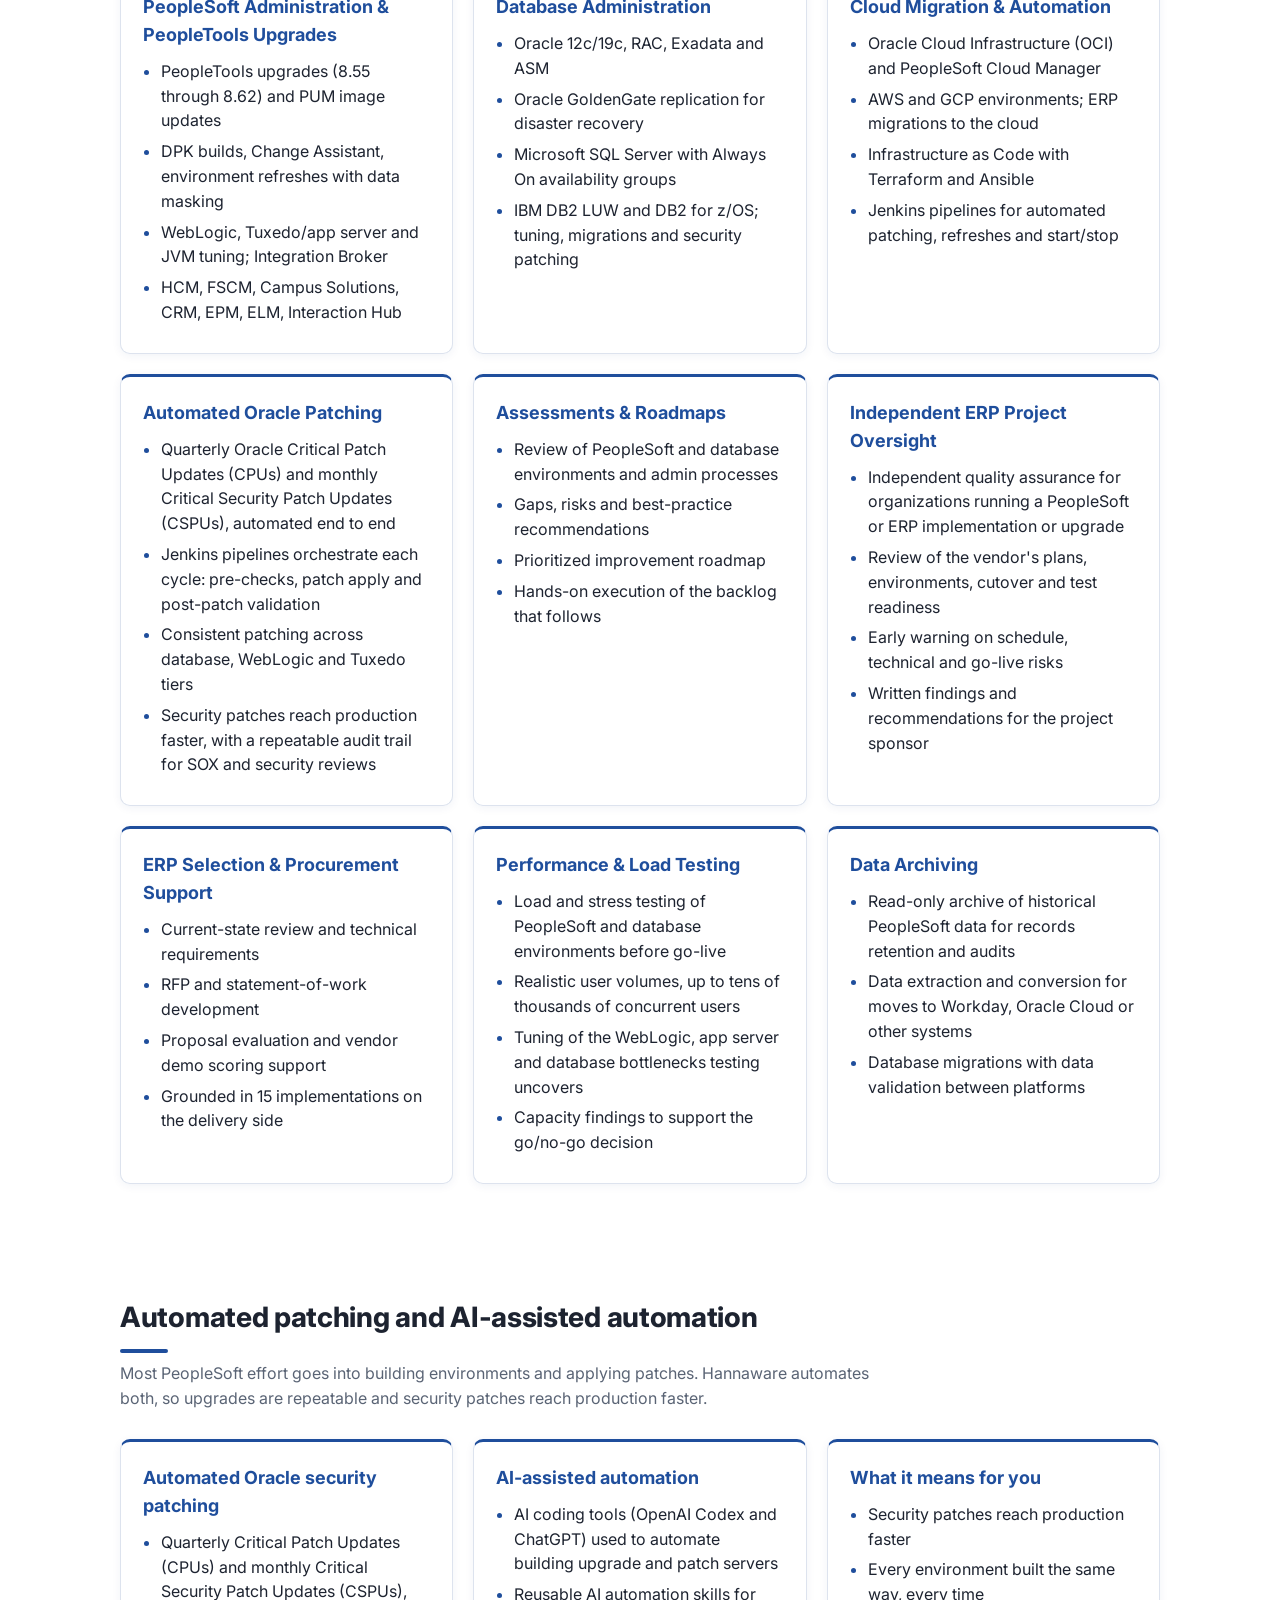
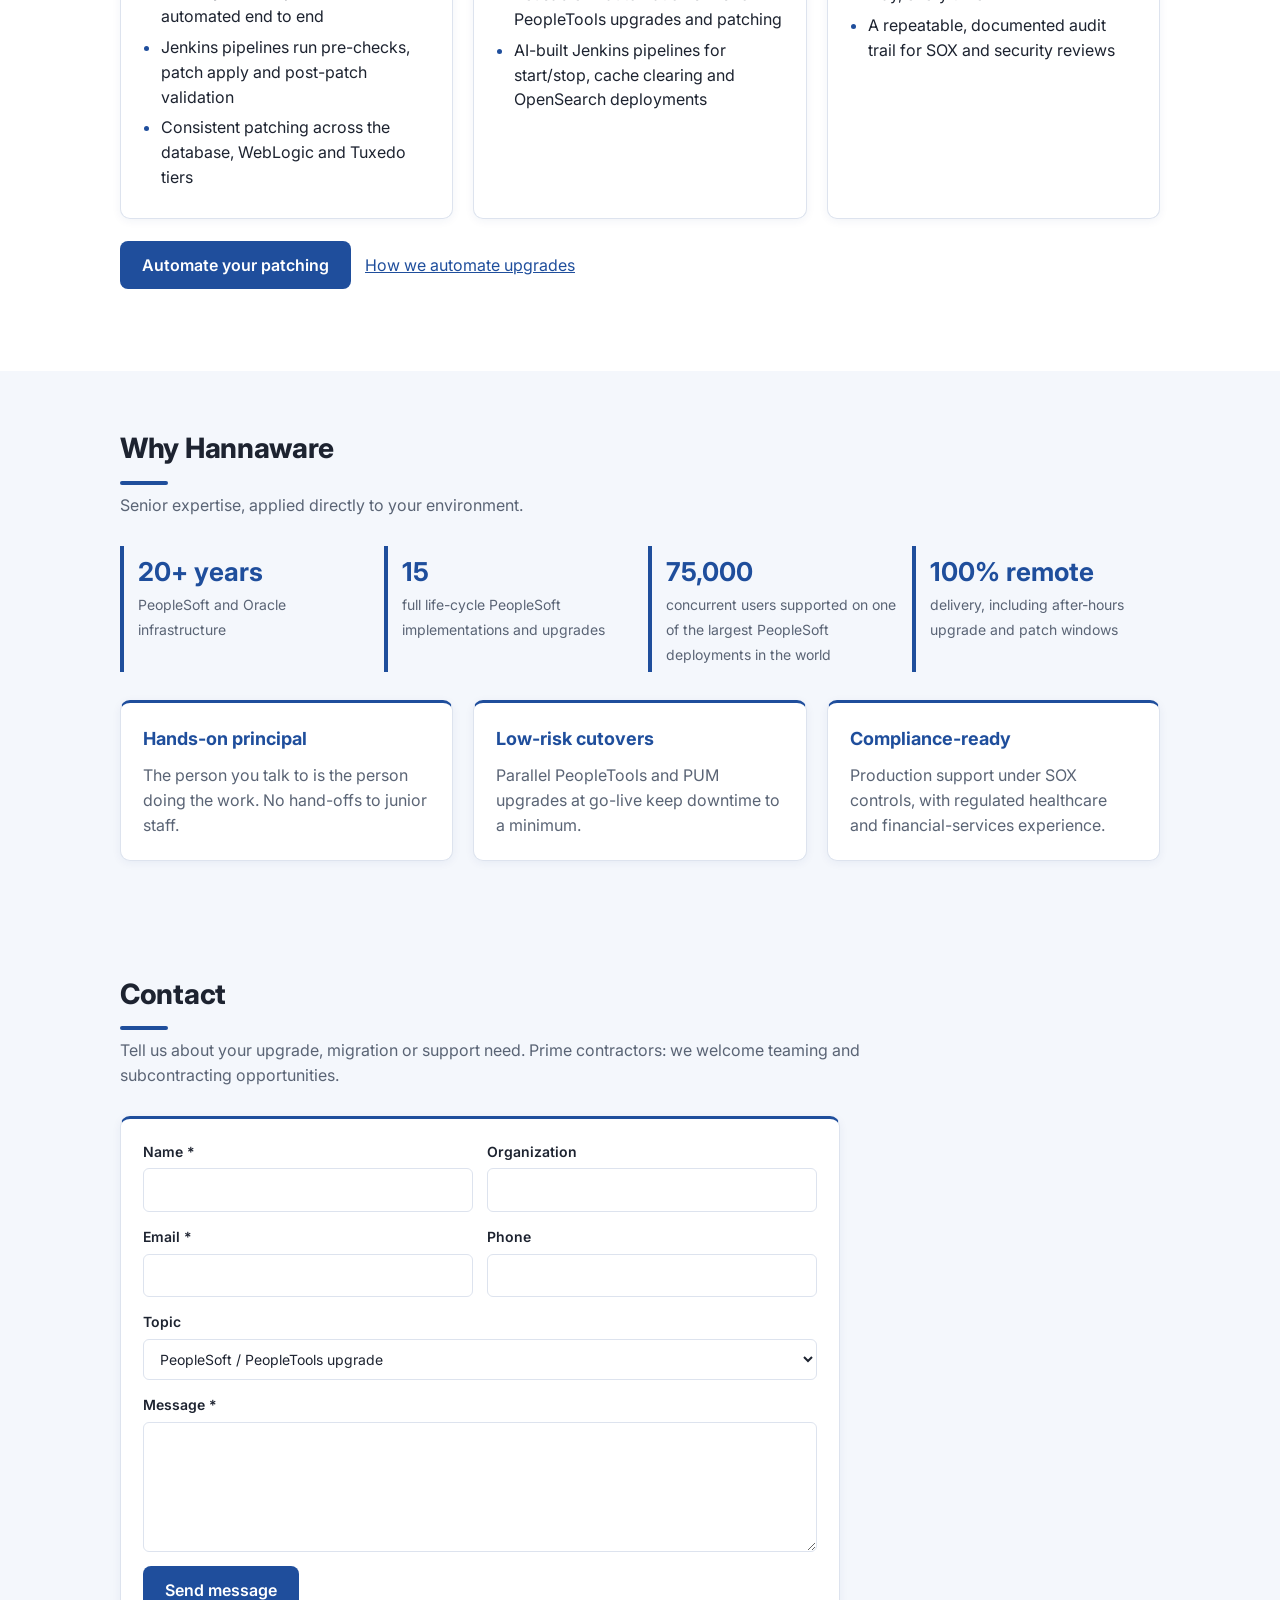
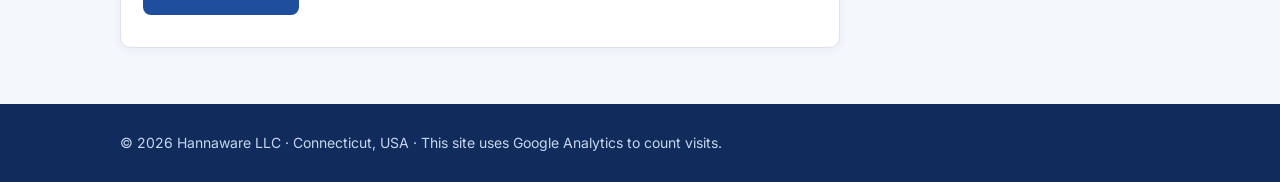
==== commit 88e6a4fd: "Rename retirement service to Data Archiving Drop the retirement and decommissioning wording from the" ====
--- a/index.html
+++ b/index.html
@@ -11,7 +11,7 @@
 <meta name="viewport" content="width=device-width, initial-scale=1">
 <title>PeopleTools Upgrade &amp; PeopleSoft Consulting | Oracle DBA | Hannaware</title>
 <meta name="description" content="Hannaware LLC is a Connecticut PeopleSoft and Oracle consulting firm: PeopleTools upgrades, AI-assisted automation, PUM, Oracle, SQL Server and DB2 database administration, automated Oracle CPU patching with Jenkins, and cloud migrations to OCI and AWS. Delivered remotely nationwide.">
-<meta name="keywords" content="PeopleTools upgrade, PeopleTools upgrade services, PeopleTools 8.62 upgrade, PeopleTools 8.63 upgrade, PeopleSoft upgrade, PeopleSoft upgrade consultant, PeopleSoft consultant, PeopleSoft administrator, PeopleSoft Update Manager, PUM upgrade, PeopleSoft Campus Solutions upgrade, PeopleSoft HCM upgrade, PeopleSoft FSCM upgrade, PeopleSoft on OCI, PeopleSoft Cloud Manager, Oracle DBA, Oracle CPU patching, SQL Server DBA, DB2 DBA, OCI migration, ERP quality assurance, ERP IV&amp;V, ERP selection consultant, PeopleSoft load testing, PeopleSoft data archiving, PeopleSoft decommissioning, Connecticut">
+<meta name="keywords" content="PeopleTools upgrade, PeopleTools upgrade services, PeopleTools 8.62 upgrade, PeopleTools 8.63 upgrade, PeopleSoft upgrade, PeopleSoft upgrade consultant, PeopleSoft consultant, PeopleSoft administrator, PeopleSoft Update Manager, PUM upgrade, PeopleSoft Campus Solutions upgrade, PeopleSoft HCM upgrade, PeopleSoft FSCM upgrade, PeopleSoft on OCI, PeopleSoft Cloud Manager, Oracle DBA, Oracle CPU patching, SQL Server DBA, DB2 DBA, OCI migration, ERP quality assurance, ERP IV&amp;V, ERP selection consultant, PeopleSoft load testing, PeopleSoft data archiving, Connecticut">
 <meta name="robots" content="index, follow">
 <link rel="canonical" href="https://hannaware.com/">
 <link rel="icon" href="logo.jpg" type="image/jpeg">
@@ -43,7 +43,7 @@
     { "@type": "Offer", "itemOffered": { "@type": "Service", "name": "Independent quality assurance and oversight of ERP implementations" } },
     { "@type": "Offer", "itemOffered": { "@type": "Service", "name": "ERP selection and procurement support" } },
     { "@type": "Offer", "itemOffered": { "@type": "Service", "name": "PeopleSoft performance and load testing" } },
-    { "@type": "Offer", "itemOffered": { "@type": "Service", "name": "PeopleSoft retirement, data conversion and archiving" } }
+    { "@type": "Offer", "itemOffered": { "@type": "Service", "name": "PeopleSoft data archiving" } }
   ]
 }
 </script>
@@ -261,12 +261,11 @@
         </ul>
       </div>
       <div class="card">
-        <h3>PeopleSoft Retirement &amp; Data Archiving</h3>
-        <ul>
-          <li>Data extraction and conversion for moves from PeopleSoft to Workday or Oracle Cloud</li>
+        <h3>Data Archiving</h3>
+        <ul>
+          <li>Read-only archive of historical PeopleSoft data for records retention and audits</li>
+          <li>Data extraction and conversion for moves to Workday, Oracle Cloud or other systems</li>
           <li>Database migrations with data validation between platforms</li>
-          <li>Read-only archive of historical PeopleSoft data for records retention and audits</li>
-          <li>Decommissioning of servers and databases once the move is complete</li>
         </ul>
       </div>
     </div>
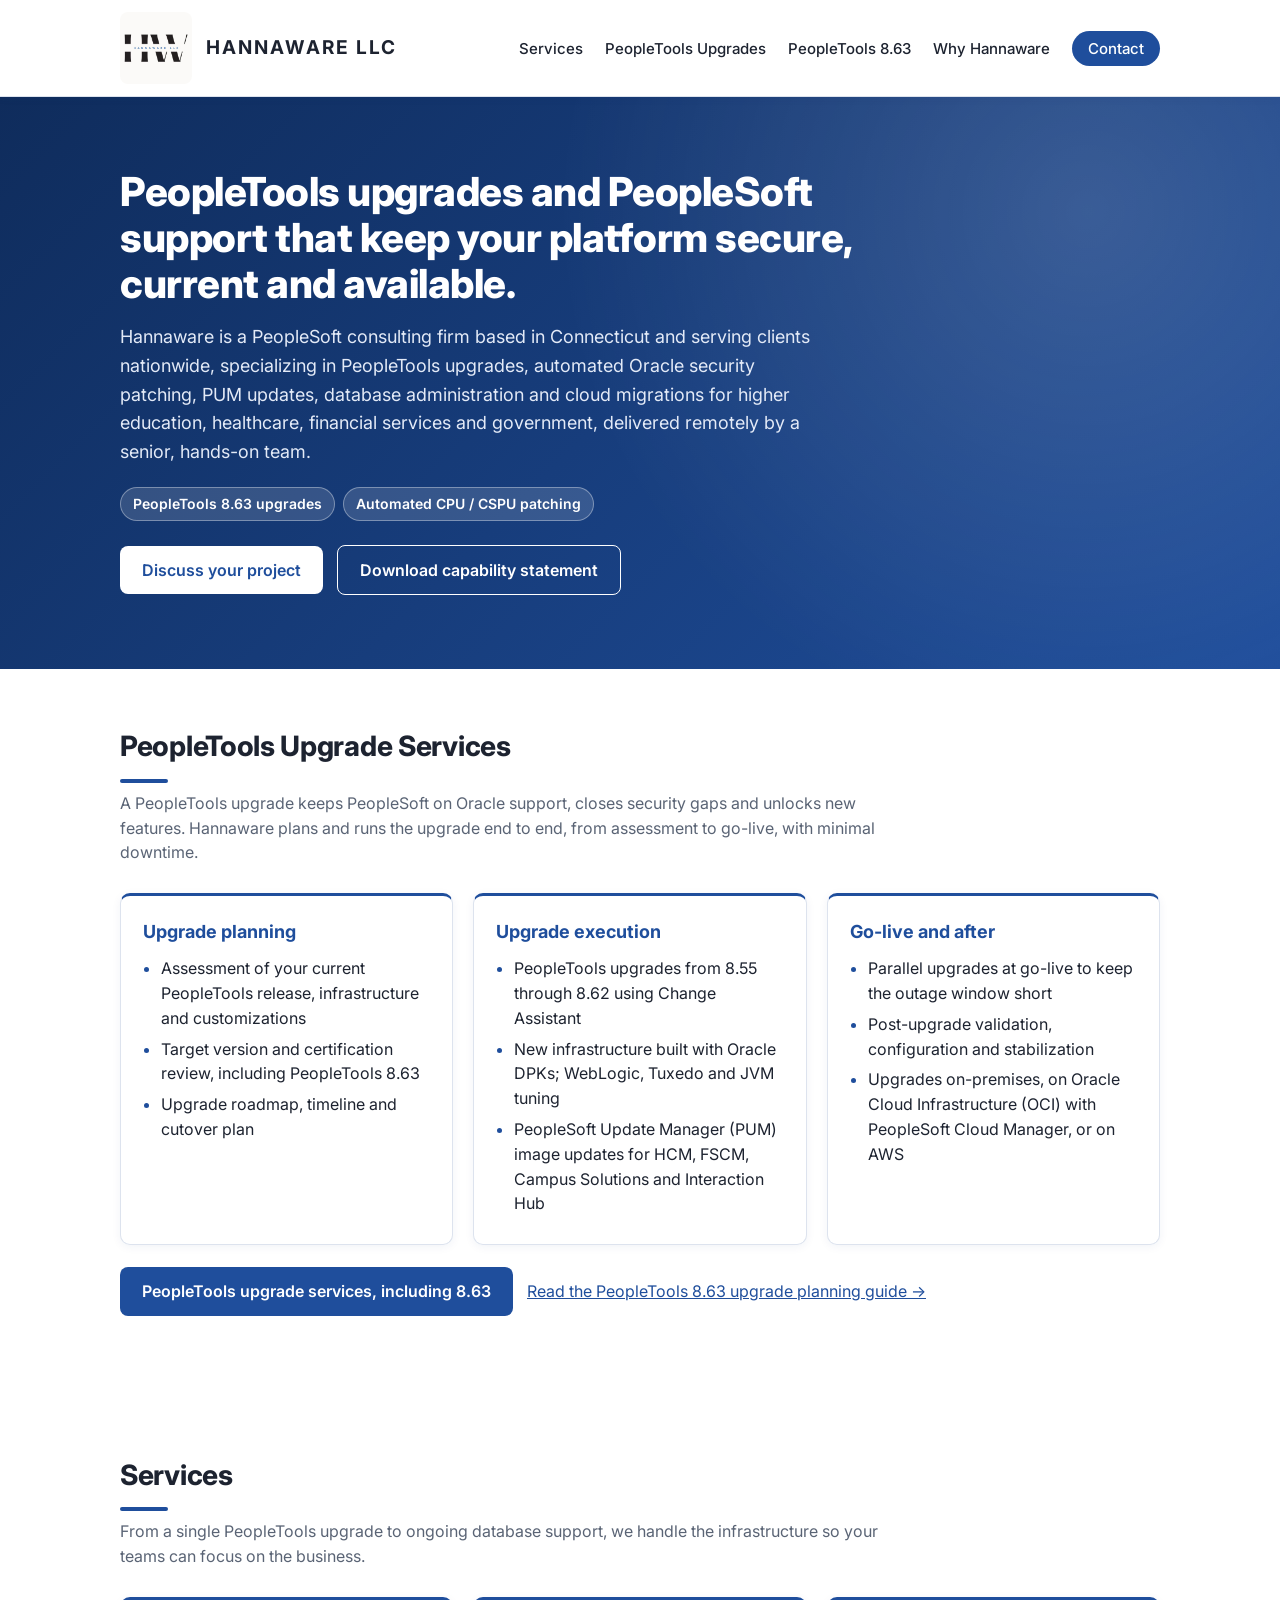
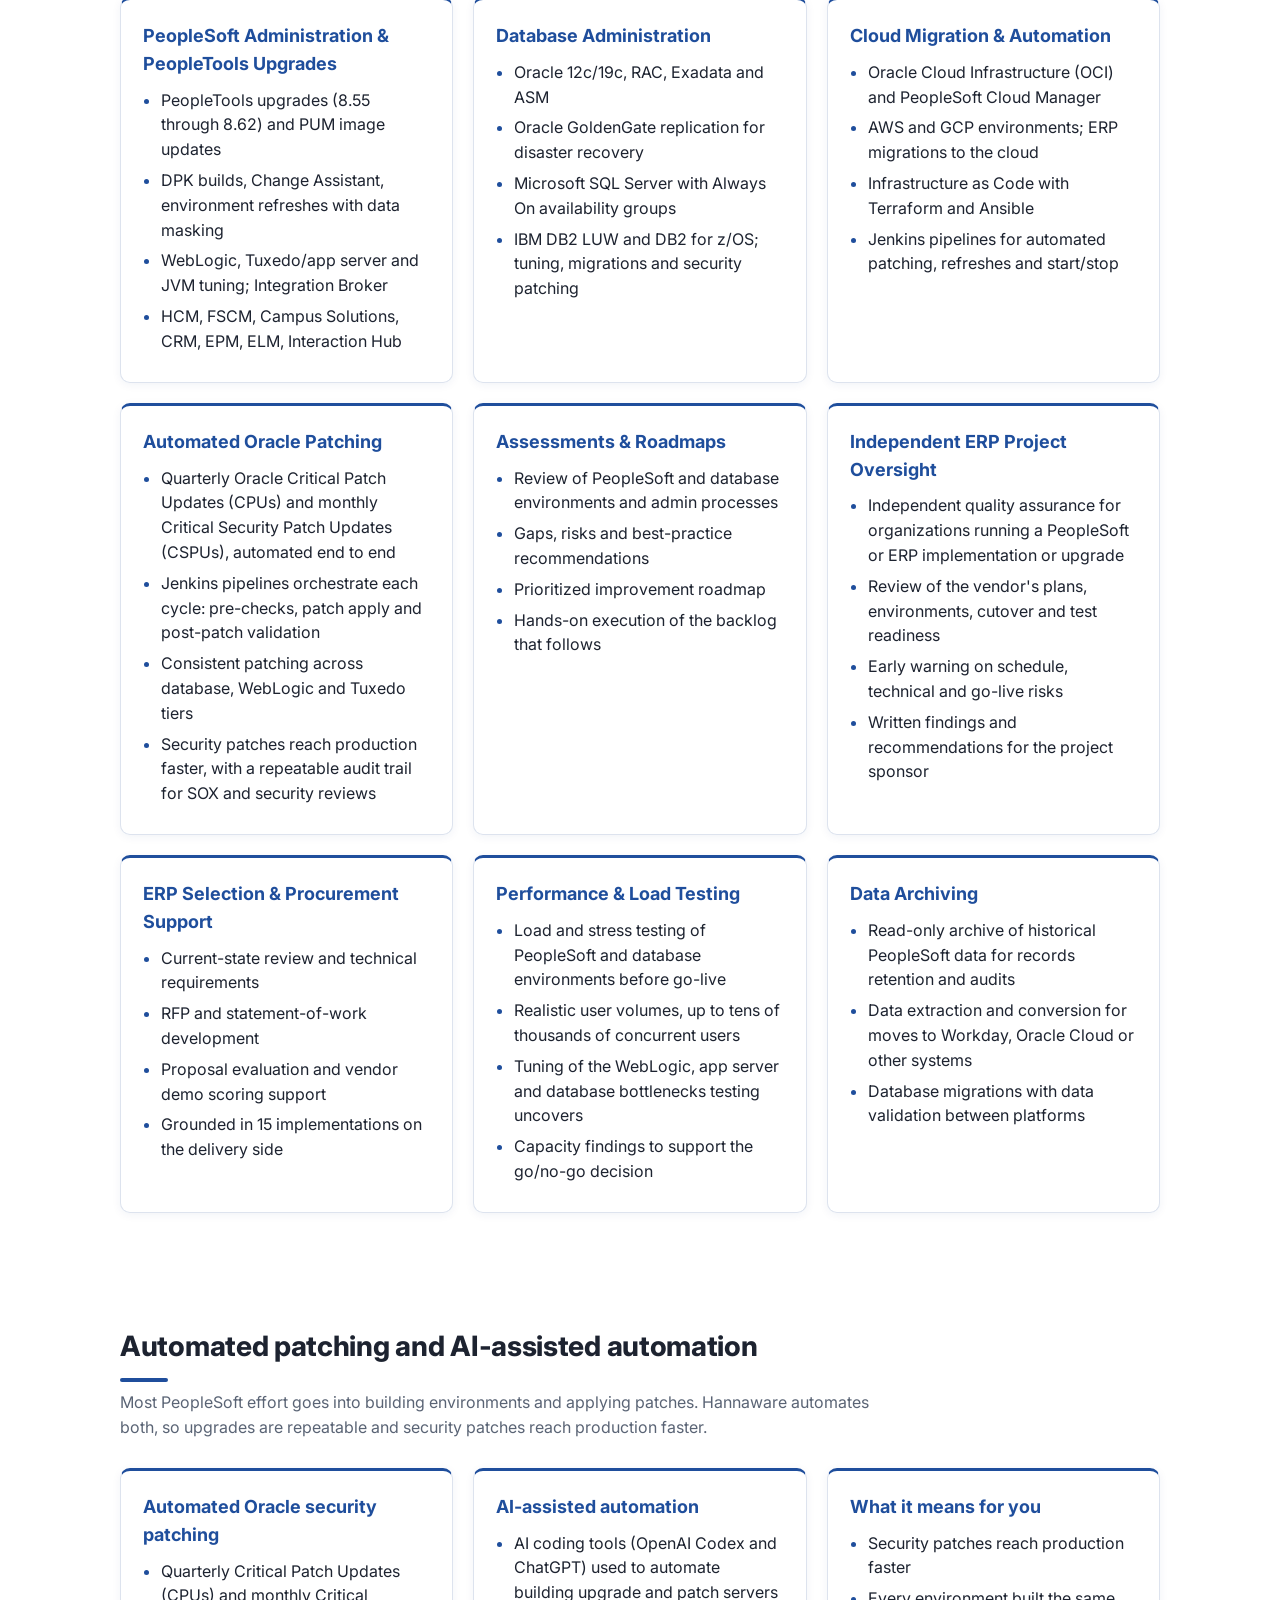
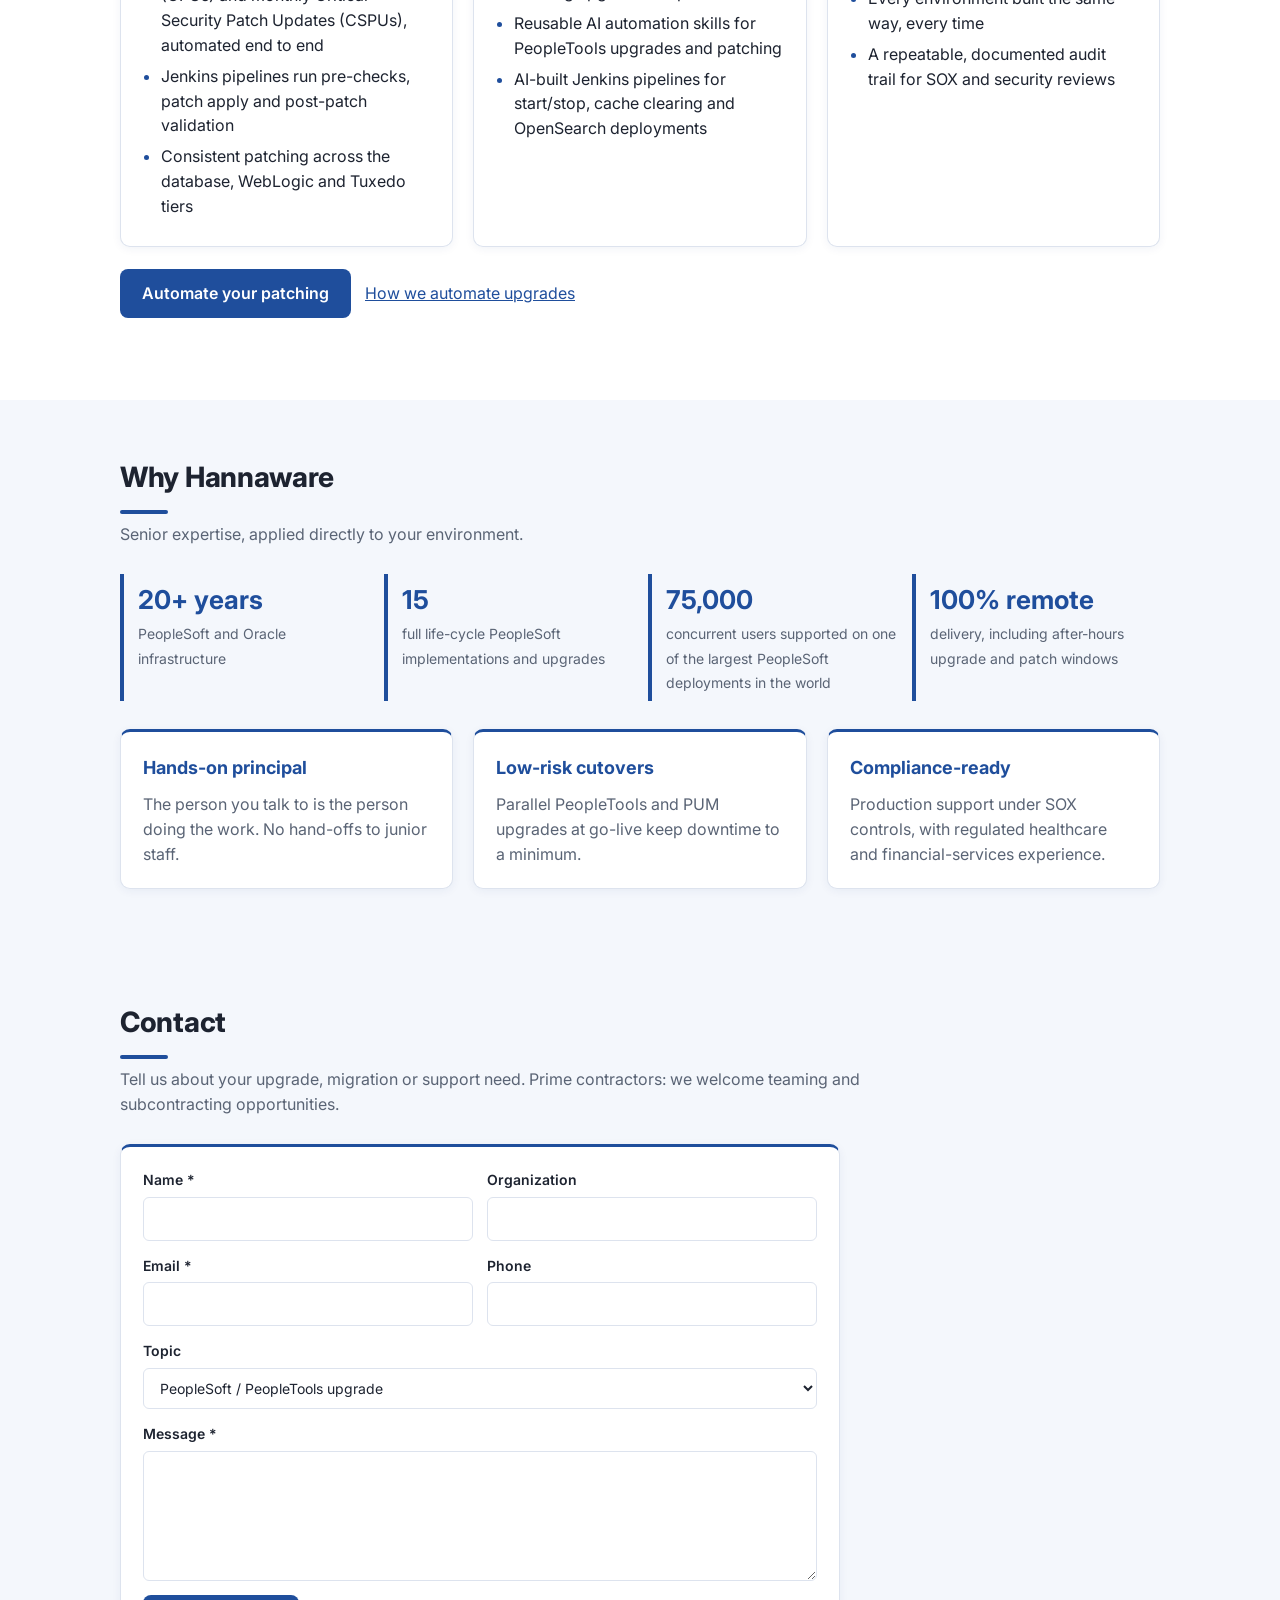
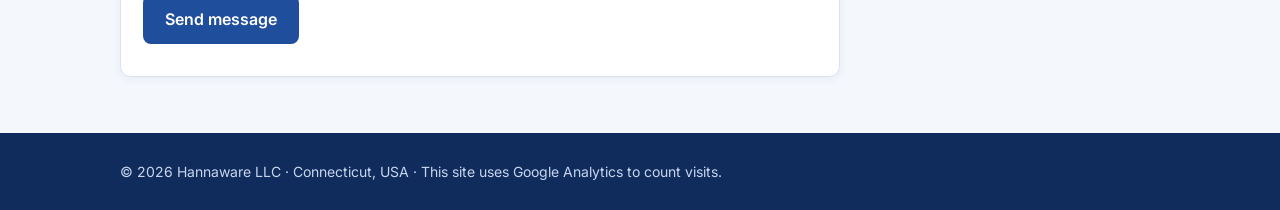
==== commit 705b0a29: "Say "based in Connecticut, serving clients nationwide" on the home page Co-Authored-By: Claude Opus " ====
--- a/index.html
+++ b/index.html
@@ -141,7 +141,7 @@
 <div class="hero" id="top">
   <div class="wrap">
     <h1>PeopleTools upgrades and PeopleSoft support that keep your platform secure, current and available.</h1>
-    <p>Hannaware is a Connecticut PeopleSoft consulting firm specializing in PeopleTools upgrades, automated Oracle security patching, PUM updates, database administration and cloud migrations for higher education, healthcare, financial services and government, delivered remotely by a senior, hands-on team.</p>
+    <p>Hannaware is a PeopleSoft consulting firm based in Connecticut and serving clients nationwide, specializing in PeopleTools upgrades, automated Oracle security patching, PUM updates, database administration and cloud migrations for higher education, healthcare, financial services and government, delivered remotely by a senior, hands-on team.</p>
     <div class="pills"><span>PeopleTools 8.63 upgrades</span><span>Automated CPU / CSPU patching</span></div>
     <a class="btn btn-light" href="#contact">Discuss your project</a>
     <a class="btn btn-outline" href="Hannaware-Capability-Statement.pdf">Download capability statement</a>
